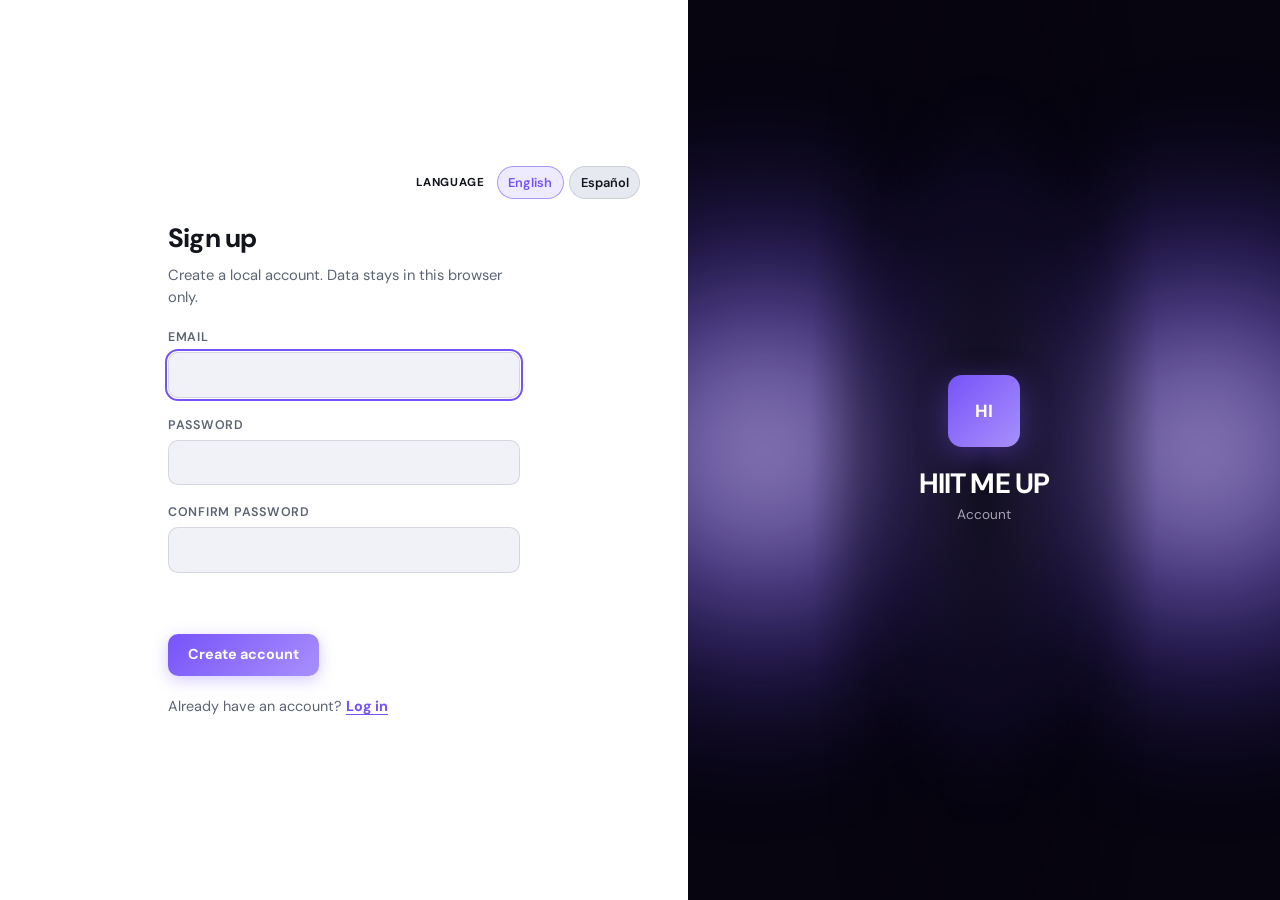
==== auth.html @ 6e546279 "HIIT workout board with saved sessions, muscle map and exercise illustrations - Workout dashboard: s" ====
<!DOCTYPE html>
<html lang="en">
  <head>
    <meta charset="UTF-8" />
    <meta name="viewport" content="width=device-width, initial-scale=1, viewport-fit=cover" />
    <title data-i18n="page_title_account">Account · HIIT</title>
    <link rel="preconnect" href="https://fonts.googleapis.com" />
    <link rel="preconnect" href="https://fonts.gstatic.com" crossorigin />
    <link
      href="https://fonts.googleapis.com/css2?family=DM+Sans:ital,opsz,wght@0,9..40,400;0,9..40,600;0,9..40,700;1,9..40,400&display=swap"
      rel="stylesheet"
    />
    <link rel="stylesheet" href="styles.css" />
    <script src="theme.js"></script>
    <script src="i18n.js"></script>
  </head>
  <body class="profile-page auth-page">
    <div class="auth-split">
      <main class="profile-main auth-main">
        <div class="auth-lang-bar" role="group" aria-labelledby="auth-lang-label">
          <span id="auth-lang-label" class="auth-lang-bar__label" data-i18n="menu_language">Language</span>
          <div class="auth-lang-bar__row">
            <button type="button" class="auth-lang-pill" data-hiit-set-lang="en">English</button>
            <button type="button" class="auth-lang-pill" data-hiit-set-lang="es">Español</button>
          </div>
        </div>
        <div class="auth-panels">
          <section id="auth-panel-login" class="auth-panel" aria-labelledby="auth-login-heading">
            <h1 id="auth-login-heading" class="auth-heading" data-i18n="auth_login_title">Log in</h1>
            <p class="profile-lead auth-lead" data-i18n="auth_login_lead">
              Use the email and password you signed up with on this device.
            </p>
            <form id="form-login" class="profile-form auth-form" novalidate>
              <div class="profile-field">
                <label for="login-email" data-i18n="auth_email">Email</label>
                <input id="login-email" name="email" type="email" autocomplete="username" required />
              </div>
              <div class="profile-field">
                <label for="login-password" data-i18n="auth_password">Password</label>
                <input id="login-password" name="password" type="password" autocomplete="current-password" required />
              </div>
              <p id="login-error" class="auth-error" role="alert" aria-live="polite"></p>
              <div class="profile-actions">
                <button type="submit" class="profile-save" data-i18n="auth_login_submit">Log in</button>
              </div>
            </form>
            <p class="auth-switch auth-forgot">
              <button type="button" class="auth-switch-btn" data-auth-show="forgot" data-i18n="auth_forgot_link">
                Forgot your password?
              </button>
            </p>
            <p class="auth-switch">
              <span data-i18n="auth_need_account">Need an account?</span>
              <button type="button" class="auth-switch-btn" data-auth-show="signup" data-i18n="auth_sign_up_btn">
                Sign up
              </button>
            </p>
          </section>

          <section id="auth-panel-signup" class="auth-panel" aria-labelledby="auth-signup-heading" hidden>
            <h1 id="auth-signup-heading" class="auth-heading" data-i18n="auth_signup_title">Sign up</h1>
            <p class="profile-lead auth-lead" data-i18n="auth_signup_lead">
              Create a local account. Data stays in this browser only.
            </p>
            <form id="form-signup" class="profile-form auth-form" novalidate>
              <div class="profile-field">
                <label for="signup-email" data-i18n="auth_email">Email</label>
                <input id="signup-email" name="email" type="email" autocomplete="email" required />
              </div>
              <div class="profile-field">
                <label for="signup-password" data-i18n="auth_password">Password</label>
                <input
                  id="signup-password"
                  name="password"
                  type="password"
                  autocomplete="new-password"
                  required
                  minlength="8"
                />
              </div>
              <div class="profile-field">
                <label for="signup-password-confirm" data-i18n="auth_confirm_password">Confirm password</label>
                <input
                  id="signup-password-confirm"
                  name="passwordConfirm"
                  type="password"
                  autocomplete="new-password"
                  required
                  minlength="8"
                />
              </div>
              <p id="signup-error" class="auth-error" role="alert" aria-live="polite"></p>
              <div class="profile-actions">
                <button type="submit" class="profile-save" data-i18n="auth_create_account">Create account</button>
              </div>
            </form>
            <p class="auth-switch">
              <span data-i18n="auth_have_account">Already have an account?</span>
              <button type="button" class="auth-switch-btn" data-auth-show="login" data-i18n="auth_login_btn">
                Log in
              </button>
            </p>
          </section>
          <section id="auth-panel-forgot" class="auth-panel" aria-labelledby="auth-forgot-heading" hidden>
            <h1 id="auth-forgot-heading" class="auth-heading" data-i18n="auth_forgot_title">Reset password</h1>
            <p class="profile-lead auth-lead" data-i18n="auth_forgot_lead">
              Accounts are stored only in this browser, so we can&rsquo;t send an email. Enter the email you signed up with
              and choose a new password.
            </p>
            <form id="form-forgot" class="profile-form auth-form" novalidate>
              <div class="profile-field">
                <label for="forgot-email" data-i18n="auth_email">Email</label>
                <input id="forgot-email" name="email" type="email" autocomplete="username" required />
              </div>
              <div class="profile-field">
                <label for="forgot-password" data-i18n="auth_new_password">New password</label>
                <input
                  id="forgot-password"
                  name="password"
                  type="password"
                  autocomplete="new-password"
                  required
                  minlength="8"
                />
              </div>
              <div class="profile-field">
                <label for="forgot-password-confirm" data-i18n="auth_confirm_password">Confirm password</label>
                <input
                  id="forgot-password-confirm"
                  name="passwordConfirm"
                  type="password"
                  autocomplete="new-password"
                  required
                  minlength="8"
                />
              </div>
              <p id="forgot-error" class="auth-error" role="alert" aria-live="polite"></p>
              <div class="profile-actions">
                <button type="submit" class="profile-save" data-i18n="auth_forgot_submit">Reset password</button>
              </div>
            </form>
            <p class="auth-switch">
              <button type="button" class="auth-switch-btn" data-auth-show="login" data-i18n="auth_back_to_login">
                Back to log in
              </button>
            </p>
          </section>
        </div>
      </main>
      <aside class="auth-aside">
        <div class="auth-aside__ambient" aria-hidden="true">
          <span class="auth-aside__bloom auth-aside__bloom--left"></span>
          <span class="auth-aside__bloom auth-aside__bloom--right"></span>
          <span class="auth-aside__bloom auth-aside__bloom--center"></span>
          <span class="auth-aside__bloom auth-aside__bloom--vignette"></span>
        </div>
        <div class="auth-aside__inner">
          <a class="brand brand--link auth-aside__brand" href="index.html">
            <div class="brand-mark" aria-hidden="true">HI</div>
            <div class="brand-text">
              <strong>HIIT ME UP</strong>
              <span data-i18n="brand_account">Account</span>
            </div>
          </a>
        </div>
      </aside>
    </div>

    <script src="user.js"></script>
    <script src="auth.js"></script>
  </body>
</html>
---- styles.css ----
:root {
  color-scheme: dark;
  --bg: #0c0e12;
  --bg-elevated: #141820;
  --surface: #1a1f2a;
  --border: rgba(255, 255, 255, 0.08);
  --text: #e8eaef;
  --muted: #8b93a5;
  --accent-rgb: 118, 83, 249;
  --accent: #7653f9;
  --accent-soft: #b8a3fc;
  --accent-deep: #4f2fd4;
  --accent-dim: rgba(var(--accent-rgb), 0.16);
  --green: #3ecf8e;
  --metric-card-inner-start: #1b2823;
  --metric-card-inner-end: #1a1f2a;
  --font: "DM Sans", system-ui, sans-serif;
  --radius: 16px;
  --shadow: 0 24px 48px rgba(0, 0, 0, 0.45);
  /* Match SECONDARY carousel / column alignment */
  --max-width: 75rem;
  --gap: 1rem;
  --snap-type: x mandatory;
  --heatmap-l0: rgba(255, 255, 255, 0.06);
  --heatmap-l1: rgba(62, 207, 142, 0.22);
  --heatmap-l2: rgba(62, 207, 142, 0.48);
  --heatmap-l3: rgba(62, 207, 142, 0.78);
  --heatmap-border: rgba(255, 255, 255, 0.06);
}

html[data-theme="light"] {
  color-scheme: light;
  --bg: #f0f2f7;
  --bg-elevated: #e6e9f0;
  --surface: #ffffff;
  --border: rgba(15, 23, 42, 0.12);
  --text: #12151c;
  --muted: #5c6473;
  --accent-rgb: 118, 83, 249;
  --accent: #7653f9;
  --accent-soft: #a890fc;
  --accent-deep: #5336d6;
  --accent-dim: rgba(var(--accent-rgb), 0.1);
  --green: #1a9f6a;
  --metric-card-inner-start: #dff6ea;
  --metric-card-inner-end: #ffffff;
  --shadow: 0 16px 40px rgba(15, 23, 42, 0.09);
  --heatmap-l0: rgba(15, 23, 42, 0.06);
  --heatmap-l1: rgba(26, 159, 106, 0.28);
  --heatmap-l2: rgba(26, 159, 106, 0.52);
  --heatmap-l3: rgba(26, 159, 106, 0.82);
  --heatmap-border: rgba(15, 23, 42, 0.08);
}

@keyframes metric-card-border-spin {
  from {
    transform: translate(-50%, -50%) rotate(0deg);
  }
  to {
    transform: translate(-50%, -50%) rotate(360deg);
  }
}

*,
*::before,
*::after {
  box-sizing: border-box;
}

html {
  scroll-behavior: smooth;
}

body {
  margin: 0;
  min-height: 100dvh;
  font-family: var(--font);
  background: var(--bg);
  color: var(--text);
  line-height: 1.5;
  -webkit-font-smoothing: antialiased;
}

a {
  color: inherit;
  text-decoration: none;
}

.app-header {
  position: sticky;
  top: 0;
  z-index: 20;
  padding: 1rem 0 0.75rem;
  background: linear-gradient(to bottom, var(--bg) 70%, transparent);
  backdrop-filter: blur(8px);
}

.app-header-inner {
  width: 100%;
  max-width: var(--max-width);
  margin: 0 auto;
  padding-inline: clamp(1rem, 4vw, 2rem);
  display: flex;
  align-items: center;
  justify-content: space-between;
  gap: 1rem;
  flex-wrap: wrap;
}

.app-header-search {
  flex: 1 1 auto;
  min-width: 0;
  max-width: min(22rem, 100%);
  order: 0;
}

.app-header-search__input {
  width: 100%;
  padding: 0.5rem 0.75rem;
  font-size: 0.875rem;
}

@media (max-width: 720px) {
  .app-header-search {
    order: 3;
    flex: 1 1 100%;
    max-width: none;
  }
}

.app-header-actions {
  display: flex;
  align-items: center;
  gap: 0.5rem;
  flex-shrink: 0;
}

.header-badges-link {
  display: inline-flex;
  align-items: center;
  justify-content: center;
  width: 2.5rem;
  height: 2.5rem;
  flex-shrink: 0;
  border-radius: 10px;
  border: 1px solid var(--border);
  background: var(--bg-elevated);
  color: var(--text);
  transition:
    background 0.15s ease,
    border-color 0.15s ease,
    color 0.15s ease,
    box-shadow 0.15s ease;
}

.header-badges-link:hover {
  border-color: rgba(var(--accent-rgb), 0.35);
  background: var(--bg-elevated);
  color: var(--text);
}

.header-badges-link:focus-visible {
  outline: 2px solid var(--accent);
  outline-offset: 2px;
}

.header-badges-link--current {
  pointer-events: none;
  background: var(--accent-dim);
  border-color: rgba(var(--accent-rgb), 0.35);
  color: var(--text);
}

.header-badges-link__icon {
  display: block;
  width: 1.3rem;
  height: 1.3rem;
}

.detail-header-actions .header-badges-link {
  width: 2.35rem;
  height: 2.35rem;
}

/* Badges page */
.badges-page .badges-main {
  width: 100%;
  max-width: 52rem;
  margin: 0 auto;
  padding: 0 clamp(1rem, 4vw, 2rem) 3rem;
  box-sizing: border-box;
}

.badges-page-title {
  margin: 0 0 0.5rem;
  font-size: clamp(1.5rem, 3.5vw, 1.85rem);
  font-weight: 800;
  letter-spacing: -0.03em;
}

.badges-page-lead {
  margin: 0 0 1rem;
  max-width: 40rem;
  color: var(--muted);
  font-size: 0.95rem;
  line-height: 1.5;
}

.badges-summary {
  margin: 0 0 1.5rem;
  font-size: 0.88rem;
  font-weight: 600;
  color: var(--text);
}

.badges-grid {
  list-style: none;
  margin: 0;
  padding: 0;
  display: grid;
  grid-template-columns: repeat(auto-fill, minmax(11.75rem, 1fr));
  gap: 1rem;
}

.badge-tile {
  display: flex;
  flex-direction: column;
  align-items: center;
  text-align: center;
  gap: 0.65rem;
  padding: 1.15rem 0.9rem 1rem;
  border-radius: 14px;
  border: 1px solid var(--border);
  background: var(--bg-elevated);
  transition:
    filter 0.25s ease,
    opacity 0.25s ease,
    border-color 0.25s ease,
    box-shadow 0.25s ease;
}

.badge-tile--locked {
  opacity: 0.48;
  filter: grayscale(1);
}

.badge-tile--unlocked {
  opacity: 1;
  filter: none;
  border-color: rgba(var(--accent-rgb), 0.45);
  background: linear-gradient(
    160deg,
    color-mix(in srgb, var(--accent) 12%, var(--bg-elevated)),
    var(--bg-elevated)
  );
  box-shadow:
    0 8px 28px rgba(var(--accent-rgb), 0.18),
    inset 0 1px 0 rgba(255, 255, 255, 0.06);
}

.badge-tile__icon-wrap {
  display: flex;
  align-items: center;
  justify-content: center;
  width: 3.25rem;
  height: 3.25rem;
}

.badge-tile__medal {
  display: block;
  width: 2.5rem;
  height: 2.5rem;
}

.badge-tile--locked .badge-tile__medal {
  color: var(--muted);
}

.badge-tile--unlocked .badge-tile__medal {
  color: var(--accent);
  filter: drop-shadow(0 2px 10px rgba(var(--accent-rgb), 0.45));
}

.badge-tile__body {
  min-width: 0;
}

.badge-tile__title {
  margin: 0 0 0.35rem;
  font-size: 0.92rem;
  font-weight: 700;
  letter-spacing: -0.02em;
  line-height: 1.25;
}

.badge-tile__desc {
  margin: 0 0 0.5rem;
  font-size: 0.78rem;
  color: var(--muted);
  line-height: 1.45;
}

.badge-tile--unlocked .badge-tile__desc {
  color: color-mix(in srgb, var(--muted) 85%, var(--text));
}

.badge-tile__status {
  margin: 0;
  font-size: 0.68rem;
  font-weight: 700;
  text-transform: uppercase;
  letter-spacing: 0.06em;
}

.badge-tile--locked .badge-tile__status {
  color: var(--muted);
}

.badge-tile--unlocked .badge-tile__status {
  color: var(--green);
}

@media (prefers-reduced-motion: reduce) {
  .badge-tile {
    transition: none;
  }
}

/* Dashboard promo banner (below header, above main) */
.promo-banner-outer {
  padding-top: 0.65rem;
  padding-bottom: 0.25rem;
  margin-bottom: 1.25rem;
}

.promo-banner-outer[hidden] {
  display: none;
}

.promo-banner {
  display: flex;
  align-items: center;
  justify-content: space-between;
  gap: 1rem 1.25rem;
  flex-wrap: wrap;
  padding: 0.85rem 1.15rem;
  border-radius: 12px;
  background: linear-gradient(100deg, #6fe0b3 0%, #b8f0d2 42%, #ffe566 100%);
  border: 1px solid rgba(26, 159, 106, 0.55);
  box-shadow:
    0 4px 24px rgba(62, 207, 142, 0.28),
    0 2px 12px rgba(255, 190, 70, 0.22),
    inset 0 1px 0 rgba(255, 255, 255, 0.35);
}

html[data-theme="dark"] .promo-banner {
  background: linear-gradient(
    100deg,
    rgba(62, 207, 142, 0.5) 0%,
    rgba(45, 120, 95, 0.45) 38%,
    rgba(220, 165, 55, 0.35) 100%
  );
  border-color: rgba(62, 207, 142, 0.45);
  box-shadow:
    0 4px 28px rgba(62, 207, 142, 0.2),
    0 0 40px rgba(255, 200, 90, 0.08),
    inset 0 1px 0 rgba(255, 255, 255, 0.08);
}

.promo-banner__text {
  margin: 0;
  flex: 1;
  min-width: min(100%, 14rem);
  font-size: 0.93rem;
  font-weight: 700;
  color: #0d1f16;
  line-height: 1.45;
  text-shadow: 0 1px 0 rgba(255, 255, 255, 0.35);
}

html[data-theme="dark"] .promo-banner__text {
  color: #f4fcf8;
  text-shadow: 0 1px 2px rgba(0, 0, 0, 0.35);
}

.promo-banner__actions {
  display: flex;
  align-items: center;
  gap: 0.6rem;
  flex-shrink: 0;
}

.promo-banner__cta {
  display: inline-flex;
  align-items: center;
  justify-content: center;
  padding: 0.5rem 1.15rem;
  border-radius: 8px;
  background: #fff;
  color: #0a4d2e;
  font-size: 0.88rem;
  font-weight: 700;
  text-decoration: none;
  border: 2px solid rgba(26, 159, 106, 0.55);
  box-shadow:
    0 2px 8px rgba(0, 0, 0, 0.1),
    0 0 0 1px rgba(255, 255, 255, 0.6) inset;
  transition: filter 0.15s ease, box-shadow 0.15s ease, transform 0.15s ease;
}

html[data-theme="dark"] .promo-banner__cta {
  background: linear-gradient(180deg, #f8fffc 0%, #e8faf2 100%);
  color: #063522;
  border-color: rgba(62, 207, 142, 0.65);
  box-shadow:
    0 2px 14px rgba(62, 207, 142, 0.25),
    inset 0 1px 0 rgba(255, 255, 255, 0.85);
}

.promo-banner__cta:hover {
  filter: brightness(1.02);
  transform: translateY(-1px);
}

.promo-banner__cta:focus-visible {
  outline: 2px solid var(--accent);
  outline-offset: 2px;
}

.promo-banner__close {
  display: inline-flex;
  align-items: center;
  justify-content: center;
  width: 2.35rem;
  height: 2.35rem;
  padding: 0;
  border: none;
  border-radius: 8px;
  background: rgba(255, 255, 255, 0.45);
  color: #0d1f16;
  cursor: pointer;
  transition: background 0.15s ease, color 0.15s ease;
}

html[data-theme="dark"] .promo-banner__close {
  color: #f4fcf8;
  background: rgba(0, 0, 0, 0.25);
}

.promo-banner__close:hover {
  background: rgba(255, 255, 255, 0.75);
  color: #063522;
}

html[data-theme="dark"] .promo-banner__close:hover {
  background: rgba(255, 255, 255, 0.14);
  color: #fff;
}

.promo-banner__close:focus-visible {
  outline: 2px solid var(--accent);
  outline-offset: 2px;
}

.promo-banner__close-icon {
  display: block;
}

@media (prefers-reduced-motion: reduce) {
  .promo-banner__cta {
    transition: none;
  }

  .promo-banner__cta:hover {
    transform: none;
  }

  .promo-banner__close {
    transition: none;
  }
}

.shell {
  width: 100%;
  max-width: var(--max-width);
  margin-inline: auto;
  padding-inline: clamp(1rem, 4vw, 2rem);
}

.brand {
  display: flex;
  align-items: center;
  gap: 0.65rem;
}

a.brand--link {
  color: inherit;
  text-decoration: none;
  min-width: 0;
}

a.brand--link:hover .brand-text strong {
  color: var(--accent);
}

.brand-mark {
  width: 36px;
  height: 36px;
  border-radius: 10px;
  background: linear-gradient(135deg, var(--accent), var(--accent-soft));
  display: grid;
  place-items: center;
  font-weight: 800;
  font-size: 0.75rem;
  letter-spacing: -0.02em;
  color: #fff;
  box-shadow: 0 4px 16px rgba(var(--accent-rgb), 0.35);
}

.brand-text {
  display: flex;
  flex-direction: column;
  gap: 0;
}

.brand-text strong {
  font-size: 1.05rem;
  letter-spacing: -0.03em;
}

.brand-text span {
  font-size: 0.75rem;
  color: var(--muted);
}

.theme-toggle {
  display: inline-flex;
  align-items: center;
  justify-content: center;
  width: 40px;
  height: 40px;
  padding: 0;
  margin: 0;
  flex-shrink: 0;
  border-radius: 10px;
  border: 1px solid var(--border);
  background: var(--bg-elevated);
  color: var(--text);
  cursor: pointer;
  transition: background 0.2s ease, border-color 0.2s ease, color 0.2s ease;
}

.theme-toggle:hover {
  border-color: rgba(var(--accent-rgb), 0.35);
  color: var(--text);
}

html[data-theme="light"] .theme-toggle:hover {
  border-color: rgba(var(--accent-rgb), 0.35);
}

.theme-toggle:focus-visible {
  outline: 2px solid var(--accent);
  outline-offset: 2px;
}

.theme-toggle__icon {
  width: 20px;
  height: 20px;
  flex-shrink: 0;
}

html[data-theme="dark"] .theme-toggle__icon--moon {
  display: none;
}

html[data-theme="dark"] .theme-toggle__icon--sun {
  display: block;
}

html[data-theme="light"] .theme-toggle__icon--moon {
  display: block;
}

html[data-theme="light"] .theme-toggle__icon--sun {
  display: none;
}

.user-menu {
  position: relative;
  flex-shrink: 0;
}

.user-menu__trigger {
  display: inline-flex;
  align-items: center;
  justify-content: center;
  width: 40px;
  height: 40px;
  padding: 0;
  margin: 0;
  border-radius: 999px;
  border: 1px solid var(--border);
  background: var(--bg-elevated);
  color: var(--text);
  cursor: pointer;
  transition: background 0.2s ease, border-color 0.2s ease;
  position: relative;
  overflow: hidden;
}

.user-menu__trigger:hover {
  border-color: rgba(var(--accent-rgb), 0.35);
}

html[data-theme="light"] .user-menu__trigger:hover {
  border-color: rgba(var(--accent-rgb), 0.35);
}

.user-menu__trigger:focus-visible {
  outline: 2px solid var(--accent);
  outline-offset: 2px;
}

.user-menu__trigger[aria-expanded="true"] {
  border-color: rgba(62, 207, 142, 0.45);
}

html[data-theme="light"] .user-menu__trigger[aria-expanded="true"] {
  border-color: rgba(26, 159, 106, 0.45);
}

.user-menu__avatar {
  position: absolute;
  inset: 0;
  display: grid;
  place-items: center;
  font-size: 0.72rem;
  font-weight: 700;
  letter-spacing: -0.02em;
  color: #fff;
  background: var(--green);
}

.user-menu__avatar--initials {
  font-size: 0.7rem;
}

.user-menu__icon {
  flex-shrink: 0;
}

.user-menu__dropdown {
  position: absolute;
  top: calc(100% + 6px);
  right: 0;
  min-width: 11rem;
  padding: 0.35rem;
  border-radius: 12px;
  border: 1px solid var(--border);
  background: var(--surface);
  box-shadow: var(--shadow);
  z-index: 40;
}

.user-menu__lang {
  padding: 0.4rem 0.5rem 0.55rem;
  margin-bottom: 0.2rem;
  border-bottom: 1px solid var(--border);
}

.user-menu__lang-heading {
  display: block;
  font-size: 0.65rem;
  font-weight: 700;
  letter-spacing: 0.08em;
  text-transform: uppercase;
  color: var(--text-muted);
  margin-bottom: 0.45rem;
}

.user-menu__lang-row {
  display: flex;
  gap: 0.35rem;
}

.user-menu__lang-pill {
  flex: 1;
  padding: 0.4rem 0.5rem;
  border-radius: 8px;
  border: 1px solid var(--border);
  background: var(--bg-elevated);
  color: var(--text);
  font: inherit;
  font-size: 0.78rem;
  font-weight: 600;
  cursor: pointer;
  transition: background 0.15s ease, border-color 0.15s ease, color 0.15s ease;
}

.user-menu__lang-pill:hover {
  border-color: rgba(var(--accent-rgb), 0.35);
}

.user-menu__lang-pill--active {
  border-color: rgba(var(--accent-rgb), 0.55);
  background: rgba(var(--accent-rgb), 0.12);
  color: var(--accent);
}

.user-menu__item {
  display: flex;
  width: 100%;
  align-items: center;
  padding: 0.55rem 0.75rem;
  border: none;
  border-radius: 8px;
  background: transparent;
  color: var(--text);
  font: inherit;
  font-size: 0.88rem;
  font-weight: 500;
  text-align: left;
  text-decoration: none;
  cursor: pointer;
  transition: background 0.15s ease;
}

a.user-menu__item:hover,
button.user-menu__item:hover:not(:disabled) {
  background: var(--bg-elevated);
}

.user-menu__item--danger {
  color: var(--accent);
}

.user-menu__item:disabled {
  opacity: 0.45;
  cursor: not-allowed;
}

main {
  padding-bottom: 3rem;
}

.page-heading {
  position: absolute;
  width: 1px;
  height: 1px;
  padding: 0;
  margin: -1px;
  overflow: hidden;
  clip: rect(0, 0, 0, 0);
  white-space: nowrap;
  border: 0;
}

.dashboard-search__input {
  width: 100%;
  padding: 0.65rem 0.85rem;
  border-radius: 10px;
  border: 1px solid var(--border);
  background: var(--bg-elevated);
  color: var(--text);
  font: inherit;
  font-size: 0.95rem;
}

.dashboard-search__input:focus {
  outline: 2px solid var(--accent);
  outline-offset: 1px;
}

.dashboard-search__input::placeholder {
  color: var(--muted);
  opacity: 0.85;
}

.heatmap-section {
  margin-bottom: clamp(1.5rem, 3vw, 2.25rem);
}

.heatmap-shell {
  padding-top: 0.25rem;
}

.completion-heatmap-card {
  padding: 1.15rem 1.2rem 1.25rem;
  border-radius: var(--radius);
  background: var(--surface);
  border: 1px solid var(--border);
  box-shadow: var(--shadow);
}

.completion-heatmap-header {
  display: flex;
  flex-direction: column;
  gap: 1rem;
  margin-bottom: 1rem;
}

@media (min-width: 640px) {
  .completion-heatmap-header {
    flex-direction: row;
    align-items: flex-start;
    justify-content: space-between;
    gap: 1.25rem;
  }
}

.completion-heatmap-title {
  margin: 0;
  font-size: clamp(1.1rem, 2.5vw, 1.35rem);
  font-weight: 700;
  letter-spacing: -0.02em;
}

.completion-heatmap-sub {
  margin: 0.35rem 0 0;
  font-size: 0.82rem;
  color: var(--muted);
  line-height: 1.45;
  max-width: 36rem;
}

.completion-heatmap-nav-wrap {
  display: flex;
  flex-wrap: wrap;
  align-items: center;
  gap: 0.5rem;
  justify-content: flex-end;
}

.completion-heatmap-nav {
  display: flex;
  align-items: center;
  gap: 0.35rem;
  flex-shrink: 0;
  padding: 0.2rem;
  border-radius: 999px;
  background: var(--bg-elevated);
  border: 1px solid var(--border);
}

.completion-heatmap-today-btn {
  padding: 0.5rem 0.95rem;
  border-radius: 999px;
  border: 1px solid var(--border);
  background: var(--surface);
  color: var(--text);
  font: inherit;
  font-size: 0.8rem;
  font-weight: 600;
  cursor: pointer;
  transition: background 0.15s ease, border-color 0.15s ease, box-shadow 0.15s ease;
}

.completion-heatmap-today-btn:hover {
  border-color: rgba(var(--accent-rgb), 0.4);
  box-shadow: 0 0 0 1px rgba(var(--accent-rgb), 0.12);
}

html[data-theme="light"] .completion-heatmap-today-btn:hover {
  border-color: rgba(var(--accent-rgb), 0.35);
}

.completion-heatmap-today-btn:focus-visible {
  outline: 2px solid var(--accent);
  outline-offset: 2px;
}

.completion-heatmap-nav__btn {
  width: 2.25rem;
  height: 2.25rem;
  padding: 0;
  border: none;
  border-radius: 999px;
  background: transparent;
  color: var(--text);
  font-size: 1.25rem;
  line-height: 1;
  cursor: pointer;
  transition: background 0.15s ease;
}

.completion-heatmap-nav__btn:hover {
  background: var(--surface);
}

.completion-heatmap-nav__btn:focus-visible {
  outline: 2px solid var(--accent);
  outline-offset: 2px;
}

.completion-heatmap-nav__label {
  min-width: 8.5rem;
  text-align: center;
  font-size: 0.88rem;
  font-weight: 600;
  color: var(--text);
}

.completion-heatmap-legend {
  display: flex;
  align-items: center;
  flex-wrap: wrap;
  justify-content: flex-end;
  gap: 0.5rem;
  margin-top: 0.75rem;
  font-size: 0.72rem;
  color: var(--muted);
}

.completion-heatmap-legend__squares {
  display: flex;
  align-items: center;
  gap: 4px;
}

.completion-heatmap-legend__squares .completion-heatmap-cell {
  width: 14px;
  height: 14px;
}

.completion-heatmap-scroll {
  width: 100%;
  overflow-x: auto;
  overflow-y: visible;
  margin: 0;
  padding: 0.15rem 0;
  -webkit-overflow-scrolling: touch;
}

.completion-heatmap-scroll:focus-visible {
  outline: 2px solid var(--accent);
  outline-offset: 2px;
}

.completion-heatmap-grid {
  display: grid;
  gap: 4px;
  width: 100%;
  min-width: 0;
}

.completion-heatmap-corner {
  min-height: 1.25rem;
}

.completion-heatmap-dayhead {
  font-size: 0.65rem;
  font-weight: 600;
  color: var(--muted);
  text-align: center;
  line-height: 1.2;
  padding: 0.15rem 0;
}

.completion-heatmap-dayhead--today {
  color: var(--accent);
  font-weight: 800;
  text-shadow: 0 0 10px rgba(var(--accent-rgb), 0.5);
}

html[data-theme="light"] .completion-heatmap-dayhead--today {
  text-shadow: 0 0 10px rgba(var(--accent-rgb), 0.35);
}

.completion-heatmap-rowlabel {
  font-size: 0.68rem;
  font-weight: 600;
  color: var(--muted);
  display: flex;
  align-items: center;
  padding-right: 0.25rem;
  white-space: nowrap;
}

.completion-heatmap-cell {
  aspect-ratio: 1;
  min-width: 0;
  min-height: 10px;
  border-radius: 5px;
  border: 1px solid var(--heatmap-border);
  box-sizing: border-box;
}

.completion-heatmap-cell--today {
  position: relative;
  z-index: 1;
  box-shadow:
    0 0 0 2px var(--accent),
    0 0 14px rgba(var(--accent-rgb), 0.42);
}

html[data-theme="light"] .completion-heatmap-cell--today {
  box-shadow:
    0 0 0 2px var(--accent),
    0 0 14px rgba(var(--accent-rgb), 0.32);
}

@media (prefers-reduced-motion: reduce) {
  .completion-heatmap-today-btn {
    transition: none;
  }
}

.completion-heatmap-cell--0 {
  background: var(--heatmap-l0);
}

.completion-heatmap-cell--1 {
  background: var(--heatmap-l1);
}

.completion-heatmap-cell--2 {
  background: var(--heatmap-l2);
}

.completion-heatmap-cell--3 {
  background: var(--heatmap-l3);
}

/* Floating hover tooltip for heatmap data cells (charcoal card, two-line copy) */
.heatmap-tooltip {
  position: fixed;
  left: 0;
  top: 0;
  z-index: 10050;
  max-width: min(20rem, calc(100vw - 1.5rem));
  padding: 0.875rem 1rem;
  border-radius: 8px;
  background: #333;
  color: #fff;
  font-family: var(--font);
  pointer-events: none;
  box-shadow: 0 8px 28px rgba(0, 0, 0, 0.5);
  opacity: 0;
  visibility: hidden;
  transition: opacity 0.12s ease, visibility 0.12s ease;
}

.heatmap-tooltip--visible {
  opacity: 1;
  visibility: visible;
}

.heatmap-tooltip__primary {
  font-size: 1.12rem;
  font-weight: 700;
  line-height: 1.25;
  letter-spacing: -0.02em;
}

.heatmap-tooltip__secondary {
  margin-top: 0.35rem;
  font-size: 0.8rem;
  font-weight: 400;
  line-height: 1.45;
  color: rgba(255, 255, 255, 0.88);
}

@media (prefers-reduced-motion: reduce) {
  .heatmap-tooltip {
    transition: none;
  }
}

.home-section {
  margin-bottom: clamp(1.75rem, 4vw, 2.75rem);
}

/* Metrics block: framed panel inside .shell so edges align with other sections */
.metrics-panel-surface {
  box-sizing: border-box;
  padding: 1rem;
  border: 1px solid var(--border);
  border-radius: var(--radius);
  background: var(--bg-elevated);
}

.shell .section-title {
  padding: 0.5rem 0 1rem;
  margin: 0;
}

.shell .metrics-panel-header .section-title {
  padding: 0;
  margin: 0;
}

.metrics-panel-header {
  display: flex;
  align-items: flex-start;
  justify-content: space-between;
  gap: 0.75rem 1rem;
  padding: 0.5rem 0 1rem;
}

.metrics-panel-header__title {
  flex: 1;
  min-width: 0;
}

.metrics-panel-chevron-btn {
  flex-shrink: 0;
  display: inline-flex;
  align-items: center;
  justify-content: center;
  width: 2.5rem;
  height: 2.5rem;
  margin-top: 0.2rem;
  padding: 0;
  border: 1px solid var(--border);
  border-radius: 10px;
  background: var(--bg-elevated);
  color: var(--text);
  cursor: pointer;
  transition: background 0.15s ease, border-color 0.15s ease;
}

.metrics-panel-chevron-btn:hover {
  border-color: rgba(var(--accent-rgb), 0.35);
}

html[data-theme="light"] .metrics-panel-chevron-btn:hover {
  border-color: rgba(var(--accent-rgb), 0.35);
}

.metrics-panel-chevron-btn:focus-visible {
  outline: 2px solid var(--accent);
  outline-offset: 2px;
}

.metrics-panel-chevron {
  display: block;
  transition: transform 0.2s ease;
}

.metrics-panel-section[data-metrics-expanded="false"] .metrics-panel-chevron {
  transform: rotate(-90deg);
}

@media (prefers-reduced-motion: reduce) {
  .metrics-panel-chevron {
    transition: none;
  }
}

.metrics-panel-content[hidden] {
  display: none;
}

.shell .metrics-panel-header {
  padding-left: 0;
  padding-right: 0;
}

.section-title h1,
.section-title h2 {
  margin: 0;
  font-size: clamp(1.35rem, 3vw, 1.75rem);
  font-weight: 700;
  letter-spacing: -0.03em;
}

.metrics-shell {
  padding-bottom: 0.25rem;
}

.metrics-grid {
  display: grid;
  grid-template-columns: repeat(2, minmax(0, 1fr));
  gap: 1rem;
  padding-bottom: 0.5rem;
}

@media (max-width: 520px) {
  .metrics-grid {
    grid-template-columns: 1fr;
  }
}

.metric-card {
  background: var(--surface);
  border: 1px solid var(--border);
  border-radius: var(--radius);
  padding: 1.2rem 1.35rem;
  box-shadow: var(--shadow);
}

.metric-card:not(.metric-card--pending) {
  position: relative;
  isolation: isolate;
  border: none;
  background: transparent;
  overflow: hidden;
}

.metric-card:not(.metric-card--pending)::before {
  content: "";
  position: absolute;
  left: 50%;
  top: 50%;
  width: 180%;
  aspect-ratio: 1;
  transform: translate(-50%, -50%);
  background: conic-gradient(
    from 0deg,
    #3ecf8e,
    #9af0c8,
    var(--accent),
    #c9b8ff,
    #7ee8b5,
    #3ecf8e
  );
  animation: metric-card-border-spin 3.2s linear infinite;
  z-index: 0;
  pointer-events: none;
}

.metric-card:not(.metric-card--pending)::after {
  content: "";
  position: absolute;
  inset: 2px;
  border-radius: calc(var(--radius) - 2px);
  background: linear-gradient(165deg, var(--metric-card-inner-start), var(--metric-card-inner-end));
  z-index: 0;
  pointer-events: none;
}

.metric-card:not(.metric-card--pending) > * {
  position: relative;
  z-index: 1;
}

@media (prefers-reduced-motion: reduce) {
  .metric-card:not(.metric-card--pending)::before {
    animation: none;
  }
}

.metric-card--pending {
  border-color: rgba(var(--accent-rgb), 0.22);
}

.metric-card__label {
  margin: 0 0 0.5rem;
  font-size: 0.78rem;
  font-weight: 600;
  color: var(--muted);
  text-transform: uppercase;
  letter-spacing: 0.07em;
}

.metric-card__value {
  margin: 0;
  font-size: clamp(2rem, 5vw, 2.65rem);
  font-weight: 800;
  letter-spacing: -0.03em;
  font-variant-numeric: tabular-nums;
  line-height: 1.1;
  color: var(--text);
}

.metrics-grid .metric-card:first-child .metric-card__value {
  color: var(--green);
}

.section-empty {
  margin: 0 0 0.75rem;
  padding: 0;
  font-size: 0.9rem;
  color: var(--muted);
}

.card-skeleton {
  display: flex;
  flex-direction: column;
  gap: 0.7rem;
  min-height: 220px;
  padding: 1.15rem 1.2rem 1.25rem;
  box-sizing: border-box;
  background: var(--surface);
  border: 1px dashed var(--border);
  border-radius: var(--radius);
  pointer-events: none;
}

.card-skeleton__bar {
  display: block;
  height: 0.7rem;
  border-radius: 6px;
  background: var(--heatmap-l0);
}

.card-skeleton__bar--id {
  width: 2rem;
  height: 0.6rem;
}

.card-skeleton__bar--title {
  width: 55%;
  height: 1.05rem;
}

.card-skeleton__bar--sub {
  width: 30%;
}

.card-skeleton__bar--line {
  width: 85%;
}

.card-skeleton__bar--short {
  width: 60%;
}

.card-skeleton__bar--footer {
  width: 40%;
  margin-top: auto;
}

.section-title p {
  margin: 0.35rem 0 0;
  color: var(--muted);
  font-size: 0.9rem;
}

/* Full-bleed carousel — same pattern as SECONDARY (aligned padding, no hard edge clip) */
.carousel-breakout {
  width: 100vw;
  max-width: none;
  margin-left: calc(50% - 50vw);
  margin-right: calc(50% - 50vw);
  position: relative;
}

.carousel-shell {
  padding-block: 0;
}

.carousel {
  --carousel-gap: var(--gap);
  --pad: calc((100vw - min(100vw, var(--max-width))) / 2 + clamp(1rem, 4vw, 2rem));
  display: flex;
  flex-direction: row;
  justify-content: flex-start;
  align-items: stretch;
  gap: var(--carousel-gap);
  overflow-x: auto;
  overflow-y: hidden;
  scroll-behavior: smooth;
  scroll-snap-type: var(--snap-type);
  scroll-padding-inline: var(--pad);
  padding-inline: var(--pad);
  padding-block: 0.5rem 1.25rem;
  margin-inline: 0;
  width: 100%;
  max-width: 100vw;
  overscroll-behavior-x: contain;
  scrollbar-width: none;
  -webkit-overflow-scrolling: touch;
}

.carousel::-webkit-scrollbar {
  display: none;
}

.carousel--hiit > * {
  flex: 0 0 min(300px, calc(100vw - var(--pad) * 2 - 2rem));
  scroll-snap-align: start;
  min-width: 0;
}

@media (max-width: 768px) {
  .carousel--hiit > * {
    flex-basis: min(300px, calc(100vw - var(--pad) * 2 - 1rem));
  }
}

a.card {
  position: relative;
  background: var(--surface);
  border: 1px solid var(--border);
  border-radius: var(--radius);
  padding: 1.15rem 1.2rem 1.25rem;
  box-shadow: var(--shadow);
  display: flex;
  flex-direction: column;
  min-height: 220px;
  transition: transform 0.2s ease, border-color 0.2s ease, background 0.2s ease;
  text-decoration: none;
  color: inherit;
  cursor: pointer;
  -webkit-user-drag: none;
  user-select: none;
}

.card-done-badge {
  position: absolute;
  top: 0.65rem;
  right: 0.65rem;
  z-index: 1;
  font-size: 0.62rem;
  font-weight: 700;
  text-transform: uppercase;
  letter-spacing: 0.07em;
  color: var(--green);
  background: rgba(62, 207, 142, 0.12);
  border: 1px solid rgba(62, 207, 142, 0.4);
  padding: 0.28rem 0.5rem;
  border-radius: 6px;
  pointer-events: none;
}

a.card.card--majority-done {
  border-color: rgba(62, 207, 142, 0.45);
  background: linear-gradient(
    165deg,
    rgba(62, 207, 142, 0.1) 0%,
    var(--surface) 42%
  );
}

a.card.card--majority-done:hover {
  border-color: rgba(62, 207, 142, 0.55);
}

a.card.card--fully-complete {
  border-color: rgba(62, 207, 142, 0.58);
  background: linear-gradient(
    165deg,
    rgba(62, 207, 142, 0.16) 0%,
    var(--surface) 48%
  );
}

a.card.card--fully-complete:hover {
  border-color: rgba(62, 207, 142, 0.65);
}

.card-done-badge--complete {
  background: rgba(62, 207, 142, 0.22);
  border-color: rgba(62, 207, 142, 0.55);
}

a.card:hover {
  border-color: rgba(var(--accent-rgb), 0.35);
  transform: translateY(-2px);
}

a.card:focus-visible {
  outline: 2px solid var(--accent);
  outline-offset: 3px;
}

a.card .card-id {
  font-family: ui-monospace, monospace;
  font-size: 0.65rem;
  color: var(--green);
  letter-spacing: 0.02em;
  margin-bottom: 0.5rem;
}

a.card .card-title {
  margin: 0;
  font-size: 1.05rem;
  font-weight: 700;
  letter-spacing: -0.02em;
  line-height: 1.25;
}

a.card .subtitle {
  margin: 0.25rem 0 0.85rem;
  font-size: 0.8rem;
  color: var(--muted);
}

a.card .card-preview {
  list-style: none;
  margin: 0;
  padding: 0;
  flex: 1;
}

a.card .card-preview li {
  position: relative;
  padding-left: 0.85rem;
  font-size: 0.82rem;
  color: var(--text);
  opacity: 0.92;
  margin-bottom: 0.35rem;
}

a.card .card-preview li::before {
  content: "";
  position: absolute;
  left: 0;
  top: 0.55em;
  width: 4px;
  height: 4px;
  border-radius: 50%;
  background: var(--accent);
}

a.card .card-footer {
  margin-top: 1rem;
  padding-top: 0.85rem;
  border-top: 1px solid var(--border);
  display: flex;
  align-items: center;
  justify-content: space-between;
  gap: 0.5rem;
}

a.card .card-link {
  font-size: 0.8rem;
  font-weight: 600;
  color: var(--accent);
  display: inline-flex;
  align-items: center;
  gap: 0.35rem;
}

a.card .card-link span {
  transition: transform 0.2s ease;
}

a.card:hover .card-link span {
  transform: translateX(3px);
}

/* Detail page */
.detail-page {
  min-height: 100dvh;
  display: flex;
  flex-direction: column;
}

.detail-back {
  padding: 1rem clamp(1rem, 4vw, 2rem) 0;
  max-width: var(--max-width);
  margin: 0 auto;
  width: 100%;
}

.detail-back-inner {
  display: flex;
  align-items: center;
  justify-content: space-between;
  gap: 1rem;
}

.detail-header-actions {
  display: flex;
  align-items: center;
  gap: 0.5rem;
  flex-shrink: 0;
}

.back-link {
  display: inline-flex;
  align-items: center;
  gap: 0.4rem;
  font-size: 0.85rem;
  color: var(--muted);
  transition: color 0.2s ease;
}

.back-link:hover {
  color: var(--text);
}

.detail-article {
  flex: 1;
  max-width: var(--max-width);
  margin: 0 auto;
  padding: 1.25rem clamp(1rem, 4vw, 2rem) 3rem;
  width: 100%;
}

.detail-id {
  font-family: ui-monospace, monospace;
  font-size: 0.7rem;
  color: var(--green);
  margin-bottom: 0.3rem;
}

.detail-article h1 {
  margin: 0;
  font-size: clamp(1.5rem, 4vw, 2rem);
  font-weight: 800;
  letter-spacing: -0.03em;
  line-height: 1.15;
}

.detail-title-row {
  display: flex;
  align-items: flex-start;
  justify-content: space-between;
  gap: 1rem;
  margin-bottom: 0.55rem;
}

.detail-title-row__headline {
  flex: 1;
  min-width: 0;
}

.detail-title-row__headline .detail-subtitle {
  margin: 0.12rem 0 0;
  color: var(--muted);
  font-size: 0.95rem;
  line-height: 1.35;
}

.detail-share-qr {
  flex-shrink: 0;
  margin: 0;
  padding: 0;
  border: none;
  background: transparent;
}

.detail-share-qr__canvas-wrap {
  display: flex;
  justify-content: center;
  align-items: center;
  padding: 3px;
  background: #fff;
  border-radius: 6px;
  border: 1px solid rgba(0, 0, 0, 0.1);
  box-sizing: border-box;
  line-height: 0;
}

.detail-share-qr__canvas {
  display: block;
  width: 96px;
  height: 96px;
  image-rendering: pixelated;
  image-rendering: crisp-edges;
}

.detail-share-qr__link {
  display: block;
  max-width: 12rem;
  margin-top: 0.35rem;
  font-size: 0.65rem;
  line-height: 1.3;
  word-break: break-all;
  color: var(--accent);
}

.exercise-list {
  list-style: none;
  margin: 0;
  padding: 0;
}

.exercise-list-hint {
  margin: 0 0 0.65rem;
  font-size: 0.88rem;
  color: var(--muted);
  line-height: 1.45;
}

.detail-title-row__headline .exercise-list-hint {
  margin: 0.08rem 0 0;
  max-width: 42rem;
}

.exercises-section-title {
  margin: 0 0 0.5rem;
  font-size: 0.8rem;
  font-weight: 700;
  text-transform: uppercase;
  letter-spacing: 0.08em;
  color: var(--muted);
}

.detail-article .exercises-section-title {
  margin-top: clamp(1.25rem, 4vw, 2.5rem);
}

.workout-blocks {
  display: flex;
  flex-direction: column;
  gap: 0;
}

.workout-block-title {
  margin: 1.25rem 0 0.5rem;
  font-size: 0.85rem;
  font-weight: 700;
  letter-spacing: 0.02em;
  color: var(--text);
}

.workout-block-title:first-child {
  margin-top: 0;
}

.exercise-summary {
  margin: 0 0 0.75rem;
  font-size: 0.88rem;
  color: var(--text);
}

.exercise-item {
  padding: 0;
  margin-bottom: 0.5rem;
  background: var(--bg-elevated);
  border: 1px solid var(--border);
  border-radius: 12px;
  font-size: 0.95rem;
  transition: background 0.2s ease, border-color 0.2s ease;
}

.exercise-item:has(.exercise-input:checked) {
  background: color-mix(in srgb, var(--green) 24%, var(--bg-elevated));
  border-color: color-mix(in srgb, var(--green) 50%, var(--border));
}

.exercise-row {
  display: flex;
  align-items: center;
  gap: 0.75rem;
  padding: 0.85rem 1rem;
  min-height: 100%;
  box-sizing: border-box;
}

.exercise-label {
  display: flex;
  align-items: flex-start;
  gap: 0.75rem;
  padding: 0;
  margin: 0;
  cursor: pointer;
  flex: 1;
  min-width: 0;
}

.exercise-item:focus-within {
  outline: 2px solid var(--accent);
  outline-offset: 2px;
}

.exercise-input {
  flex-shrink: 0;
  width: 1.25rem;
  height: 1.25rem;
  margin: 0.15rem 0 0;
  accent-color: var(--green);
  cursor: pointer;
}

.exercise-name {
  flex: 1;
  min-width: 0;
  line-height: 1.45;
  color: var(--text);
}

.exercise-info-btn {
  flex-shrink: 0;
  display: flex;
  align-items: center;
  justify-content: center;
  width: 2.5rem;
  height: 2.5rem;
  margin: 0;
  padding: 0;
  border: none;
  border-radius: 0;
  background: transparent;
  color: var(--muted);
  cursor: pointer;
  transition: color 0.15s ease;
}

.exercise-info-btn:hover {
  color: var(--accent);
}

.exercise-info-btn:focus-visible {
  outline: none;
}

.exercise-info-btn__icon {
  display: block;
}

html.exercise-modal-open {
  overflow: hidden;
}

.exercise-modal {
  position: fixed;
  inset: 0;
  z-index: 2000;
  display: flex;
  align-items: center;
  justify-content: center;
  padding: 1rem;
  box-sizing: border-box;
}

.exercise-modal[hidden] {
  display: none !important;
}

.exercise-modal__backdrop {
  position: absolute;
  inset: 0;
  background: rgba(0, 0, 0, 0.55);
}

.exercise-modal__panel {
  position: relative;
  z-index: 1;
  width: min(100%, 440px);
  max-height: min(92vh, 640px);
  overflow: auto;
  padding: 1.25rem 1.25rem 1.5rem;
  border-radius: var(--radius);
  background: var(--surface);
  border: 1px solid var(--border);
  box-shadow: var(--shadow);
}

.exercise-modal__close {
  position: absolute;
  top: 0.65rem;
  right: 0.65rem;
  display: flex;
  align-items: center;
  justify-content: center;
  width: 2.25rem;
  height: 2.25rem;
  padding: 0;
  border: none;
  border-radius: 8px;
  background: transparent;
  color: var(--muted);
  cursor: pointer;
}

.exercise-modal__close:hover {
  color: var(--text);
  background: var(--bg-elevated);
}

.exercise-modal__close:focus-visible {
  outline: 2px solid var(--accent);
  outline-offset: 2px;
}

.exercise-modal__title {
  margin: 0 2.25rem 1rem 0;
  font-size: 1rem;
  font-weight: 700;
  line-height: 1.35;
  color: var(--text);
  letter-spacing: -0.02em;
}

.exercise-modal__figure {
  width: min(85vmin, 380px);
  height: min(85vmin, 380px);
  max-width: 100%;
  margin: 0 auto;
  border-radius: 12px;
  border: 1px solid var(--border);
  background-color: #fff;
  background-image: var(--ex-thumb-url);
  background-repeat: no-repeat;
  background-size: var(--ex-thumb-w) var(--ex-thumb-h);
  background-position: var(--ex-thumb-x) var(--ex-thumb-y);
  box-sizing: border-box;
}

.exercise-modal__empty {
  margin: 0;
  padding: 2rem 1rem;
  text-align: center;
  font-size: 0.95rem;
  color: var(--muted);
  line-height: 1.5;
}

.detail-save-row {
  margin-top: 1.5rem;
  width: 100%;
  display: flex;
  flex-direction: column;
  gap: 0.65rem;
}

.detail-save-row .detail-mark-all-done,
.detail-save-row .profile-save {
  width: 100%;
  box-sizing: border-box;
}

@media (min-width: 480px) {
  .detail-save-row {
    flex-direction: row;
    flex-wrap: wrap;
  }

  .detail-save-row .detail-mark-all-done,
  .detail-save-row .profile-save {
    flex: 1 1 calc(50% - 0.35rem);
    min-width: 10rem;
  }
}

.detail-mark-all-done {
  padding: 0.65rem 1.25rem;
  border-radius: 10px;
  border: 1px solid var(--border);
  background: var(--bg-elevated);
  color: var(--text);
  font: inherit;
  font-weight: 600;
  font-size: 0.9rem;
  cursor: pointer;
}

.detail-mark-all-done:hover:not(:disabled) {
  border-color: var(--muted);
  background: var(--surface);
}

.detail-mark-all-done:focus-visible {
  outline: 2px solid var(--accent);
  outline-offset: 3px;
}

.detail-mark-all-done:disabled {
  opacity: 0.45;
  cursor: not-allowed;
}

@media (prefers-reduced-motion: reduce) {
  a.card,
  .exercise-label,
  .exercise-item {
    transition: none;
  }
}

.notes-block {
  margin-top: 1.75rem;
  padding: 1rem 1.1rem;
  border-radius: 12px;
  background: var(--accent-dim);
  border: 1px solid rgba(var(--accent-rgb), 0.25);
}

.notes-block h2 {
  margin: 0 0 0.5rem;
  font-size: 0.75rem;
  text-transform: uppercase;
  letter-spacing: 0.08em;
  color: var(--accent);
}

.notes-block ul {
  margin: 0;
  padding-left: 1.1rem;
  color: var(--text);
  font-size: 0.88rem;
}

.not-found {
  text-align: center;
  padding: 3rem 1.25rem;
  color: var(--muted);
}

.not-found a {
  color: var(--accent);
  font-weight: 600;
}

/* Profile page */
.profile-page {
  min-height: 100dvh;
  display: flex;
  flex-direction: column;
}

.profile-main {
  flex: 1;
  width: 100%;
  max-width: 36rem;
  margin: 0 auto;
  padding: 0 clamp(1rem, 4vw, 2rem) 3rem;
}

.profile-main h1 {
  margin: 0 0 0.35rem;
  font-size: clamp(1.35rem, 3vw, 1.65rem);
  font-weight: 800;
  letter-spacing: -0.03em;
}

.profile-lead {
  margin: 0 0 1.5rem;
  color: var(--muted);
  font-size: 0.92rem;
}

.profile-form {
  display: flex;
  flex-direction: column;
  gap: 1.1rem;
}

.profile-field {
  display: flex;
  flex-direction: column;
  gap: 0.35rem;
}

.profile-field label {
  font-size: 0.78rem;
  font-weight: 600;
  text-transform: uppercase;
  letter-spacing: 0.06em;
  color: var(--muted);
}

.profile-field input,
.profile-field select {
  width: 100%;
  padding: 0.65rem 0.85rem;
  border-radius: 10px;
  border: 1px solid var(--border);
  background: var(--bg-elevated);
  color: var(--text);
  font: inherit;
  font-size: 0.95rem;
}

.profile-field input:focus,
.profile-field select:focus {
  outline: 2px solid var(--accent);
  outline-offset: 1px;
}

.profile-actions {
  display: flex;
  flex-wrap: wrap;
  align-items: center;
  gap: 0.75rem;
  margin-top: 0.5rem;
}

.profile-save {
  padding: 0.65rem 1.25rem;
  border-radius: 10px;
  border: none;
  background: linear-gradient(135deg, var(--accent), var(--accent-soft));
  color: #fff;
  font: inherit;
  font-weight: 700;
  font-size: 0.9rem;
  cursor: pointer;
  box-shadow: 0 4px 16px rgba(var(--accent-rgb), 0.3);
}

.profile-save:hover {
  filter: brightness(1.05);
}

.profile-save:focus-visible {
  outline: 2px solid var(--accent);
  outline-offset: 3px;
}

.profile-status {
  margin: 0;
  font-size: 0.88rem;
  font-weight: 600;
  color: var(--green);
  min-height: 1.25em;
}

.profile-status--error {
  color: var(--accent);
}

.profile-content h1 {
  margin: 0 0 0.35rem;
  font-size: clamp(1.35rem, 3vw, 1.65rem);
  font-weight: 800;
  letter-spacing: -0.03em;
}

.profile-gate-title {
  margin: 0 0 0.35rem;
  font-size: clamp(1.35rem, 3vw, 1.65rem);
  font-weight: 800;
  letter-spacing: -0.03em;
}

.profile-gate-actions {
  display: flex;
  flex-wrap: wrap;
  align-items: center;
  gap: 1rem;
  margin-top: 0.5rem;
}

a.profile-save--inline {
  display: inline-flex;
  align-items: center;
  justify-content: center;
  text-decoration: none;
  color: #fff;
}

.profile-gate-link {
  font-size: 0.9rem;
  font-weight: 700;
  color: var(--accent);
  text-decoration: underline;
  text-underline-offset: 3px;
}

.profile-field-hint {
  margin: 0;
  font-size: 0.78rem;
  color: var(--muted);
  line-height: 1.4;
}

.profile-field input:read-only {
  opacity: 0.88;
  cursor: default;
}

/* Auth page — split: form left, brand panel right (no top navbar) */
.profile-page.auth-page {
  min-height: 100dvh;
}

.profile-page.auth-page .auth-split {
  flex: 1;
  min-height: 100dvh;
}

.auth-split {
  flex: 1;
  display: flex;
  flex-direction: row;
  align-items: stretch;
  min-height: 0;
  width: 100%;
}

.profile-page.auth-page .auth-main {
  flex: 1;
  min-width: 0;
  max-width: none;
  margin: 0;
  display: flex;
  flex-direction: column;
  justify-content: center;
  padding: 2rem clamp(1.25rem, 4vw, 3rem) 3rem;
  box-sizing: border-box;
  background: #ffffff;
  color: #12151c;
}

.profile-page.auth-page .auth-main .profile-lead,
.profile-page.auth-page .auth-main .auth-lead {
  color: #5c6473;
}

.profile-page.auth-page .auth-main .profile-field label {
  color: #5c6473;
}

.profile-page.auth-page .auth-main .profile-field input,
.profile-page.auth-page .auth-main .profile-field select {
  background: #f0f2f7;
  border-color: rgba(15, 23, 42, 0.12);
  color: #12151c;
}

.profile-page.auth-page .auth-main .profile-field input:focus,
.profile-page.auth-page .auth-main .profile-field select:focus {
  outline: 2px solid var(--accent);
  outline-offset: 1px;
}

.profile-page.auth-page .auth-main .auth-switch {
  color: #5c6473;
}

.profile-page.auth-page .auth-main .auth-switch-btn {
  color: var(--accent);
}

.profile-page.auth-page .auth-main .auth-panels {
  width: 100%;
  max-width: 22rem;
  margin: 0 auto;
}

.auth-aside {
  position: relative;
  display: flex;
  flex-direction: column;
  flex: 1;
  min-width: 0;
  overflow: hidden;
  background: #070510;
  color: #f4f1ff;
}

.auth-aside__ambient {
  position: absolute;
  inset: 0;
  z-index: 0;
  pointer-events: none;
  overflow: hidden;
}

.auth-aside__bloom {
  position: absolute;
  pointer-events: none;
}

/* Auth aside: water-like swell, surge inward, crash, ripple out */
@keyframes auth-wave-left {
  0%,
  100% {
    transform: translateY(-50%) translateX(-1%) scale(0.76);
    opacity: 0.62;
  }

  18% {
    transform: translateY(-51%) translateX(2%) scale(0.88);
    opacity: 0.72;
  }

  38% {
    transform: translateY(-49%) translateX(7%) scale(1.05);
    opacity: 0.88;
  }

  46% {
    transform: translateY(-50%) translateX(12%) scale(1.22);
    opacity: 0.98;
  }

  50% {
    transform: translateY(-50%) translateX(16%) scale(1.32);
    opacity: 1;
  }

  54% {
    transform: translateY(-50%) translateX(11%) scale(1.08);
    opacity: 0.92;
  }

  68% {
    transform: translateY(-50.5%) translateX(4%) scale(0.94);
    opacity: 0.78;
  }

  85% {
    transform: translateY(-50%) translateX(0%) scale(0.82);
    opacity: 0.68;
  }
}

@keyframes auth-wave-right {
  0%,
  100% {
    transform: translateY(-50%) translateX(1%) scale(0.76);
    opacity: 0.62;
  }

  18% {
    transform: translateY(-51%) translateX(-2%) scale(0.88);
    opacity: 0.72;
  }

  38% {
    transform: translateY(-49%) translateX(-7%) scale(1.05);
    opacity: 0.88;
  }

  46% {
    transform: translateY(-50%) translateX(-12%) scale(1.22);
    opacity: 0.98;
  }

  50% {
    transform: translateY(-50%) translateX(-16%) scale(1.32);
    opacity: 1;
  }

  54% {
    transform: translateY(-50%) translateX(-11%) scale(1.08);
    opacity: 0.92;
  }

  68% {
    transform: translateY(-50.5%) translateX(-4%) scale(0.94);
    opacity: 0.78;
  }

  85% {
    transform: translateY(-50%) translateX(0%) scale(0.82);
    opacity: 0.68;
  }
}

@keyframes auth-wave-splash {
  0%,
  100% {
    transform: translate(-50%, -50%) scale(0.7);
    opacity: 0.45;
  }

  35% {
    transform: translate(-50%, -50%) scale(0.92);
    opacity: 0.65;
  }

  46% {
    transform: translate(-50%, -50%) scale(1.18);
    opacity: 0.9;
  }

  50% {
    transform: translate(-50%, -48%) scale(1.52);
    opacity: 1;
  }

  56% {
    transform: translate(-50%, -50%) scale(1.25);
    opacity: 0.88;
  }

  72% {
    transform: translate(-50%, -50%) scale(0.88);
    opacity: 0.62;
  }

  90% {
    transform: translate(-50%, -50%) scale(0.74);
    opacity: 0.5;
  }
}

@keyframes auth-wave-vignette {
  0%,
  100% {
    opacity: 1;
  }

  38% {
    opacity: 0.92;
  }

  48% {
    opacity: 0.62;
  }

  52% {
    opacity: 0.58;
  }

  62% {
    opacity: 0.88;
  }
}

.auth-aside__bloom--left {
  left: -38%;
  top: 50%;
  transform: translateY(-50%);
  width: min(92%, 520px);
  aspect-ratio: 1 / 1.12;
  border-radius: 50%;
  background: radial-gradient(
    circle at 58% 50%,
    rgba(230, 218, 255, 0.95) 0%,
    rgba(118, 83, 249, 0.55) 36%,
    rgba(75, 45, 190, 0.2) 58%,
    transparent 72%
  );
  filter: blur(72px);
  opacity: 0.92;
  transform-origin: 65% 50%;
  animation: auth-wave-left 12s cubic-bezier(0.37, 0, 0.25, 1) infinite;
  will-change: transform, opacity;
}

.auth-aside__bloom--right {
  right: -38%;
  left: auto;
  top: 50%;
  transform: translateY(-50%);
  width: min(92%, 520px);
  aspect-ratio: 1 / 1.12;
  border-radius: 50%;
  background: radial-gradient(
    circle at 42% 50%,
    rgba(230, 218, 255, 0.95) 0%,
    rgba(118, 83, 249, 0.55) 36%,
    rgba(75, 45, 190, 0.2) 58%,
    transparent 72%
  );
  filter: blur(72px);
  opacity: 0.92;
  transform-origin: 35% 50%;
  animation: auth-wave-right 12s cubic-bezier(0.37, 0, 0.25, 1) infinite;
  will-change: transform, opacity;
}

.auth-aside__bloom--center {
  left: 50%;
  top: 50%;
  transform: translate(-50%, -50%);
  width: min(34%, 150px);
  height: 76%;
  border-radius: 50%;
  background: radial-gradient(
    ellipse,
    rgba(250, 246, 255, 0.65) 0%,
    rgba(118, 83, 249, 0.28) 45%,
    rgba(118, 83, 249, 0.45) 55%,
    transparent 70%
  );
  filter: blur(36px);
  opacity: 0.8;
  animation: auth-wave-splash 12s cubic-bezier(0.37, 0, 0.25, 1) infinite;
  will-change: transform, opacity;
}

.auth-aside__bloom--vignette {
  position: absolute;
  inset: -5%;
  background: radial-gradient(
    ellipse 36% 108% at 50% 50%,
    rgba(5, 3, 14, 0.9) 0%,
    rgba(5, 3, 14, 0.35) 52%,
    transparent 74%
  );
  animation: auth-wave-vignette 12s cubic-bezier(0.37, 0, 0.25, 1) infinite;
}

.auth-aside__inner {
  position: relative;
  z-index: 1;
  flex: 1;
  display: flex;
  flex-direction: column;
  align-items: center;
  justify-content: center;
  padding: 2.5rem 1.5rem;
  text-align: center;
}

.auth-aside__brand {
  flex-direction: column;
  align-items: center;
  gap: 1rem;
}

.auth-aside__brand .brand-mark {
  width: 4.5rem;
  height: 4.5rem;
  border-radius: 14px;
  font-size: 1.1rem;
  box-shadow: 0 8px 32px rgba(var(--accent-rgb), 0.45);
}

.auth-aside__brand .brand-text {
  align-items: center;
}

.auth-aside__brand .brand-text strong {
  font-size: clamp(1.35rem, 3vw, 1.75rem);
  color: #fff;
}

.auth-aside__brand .brand-text span {
  font-size: 0.85rem;
  color: rgba(244, 241, 255, 0.65);
}

.auth-aside__brand.brand--link:hover .brand-text strong {
  color: var(--accent-soft);
}

@media (prefers-reduced-motion: reduce) {
  .auth-aside__bloom--left,
  .auth-aside__bloom--right {
    animation: none;
    filter: blur(48px);
  }

  .auth-aside__bloom--center {
    animation: none;
    filter: blur(28px);
  }

  .auth-aside__bloom--vignette {
    animation: none;
  }
}

@media (max-width: 720px) {
  .auth-split {
    flex-direction: column;
  }

  .auth-aside {
    flex: 0 0 auto;
    min-height: min(42dvh, 15rem);
  }

  .auth-aside__inner {
    padding: 2rem 1.25rem 1.5rem;
  }
}

.auth-lang-bar {
  display: flex;
  flex-wrap: wrap;
  align-items: center;
  justify-content: flex-end;
  gap: 0.5rem 0.75rem;
  margin-bottom: 1.25rem;
}

.auth-lang-bar__label {
  font-size: 0.72rem;
  font-weight: 700;
  letter-spacing: 0.06em;
  text-transform: uppercase;
  color: var(--text-muted);
}

.auth-lang-bar__row {
  display: flex;
  gap: 0.35rem;
}

.auth-lang-pill {
  padding: 0.35rem 0.65rem;
  border-radius: 999px;
  border: 1px solid var(--border);
  background: var(--bg-elevated);
  color: var(--text);
  font: inherit;
  font-size: 0.8rem;
  font-weight: 600;
  cursor: pointer;
  transition: border-color 0.15s ease, background 0.15s ease;
}

.auth-lang-pill:hover {
  border-color: rgba(var(--accent-rgb), 0.35);
}

.auth-lang-pill--active {
  border-color: rgba(var(--accent-rgb), 0.55);
  background: rgba(var(--accent-rgb), 0.12);
  color: var(--accent);
}

.auth-main .auth-heading {
  margin: 0 0 0.35rem;
  font-size: clamp(1.35rem, 3vw, 1.65rem);
  font-weight: 800;
  letter-spacing: -0.03em;
}

.auth-lead {
  margin-bottom: 1.25rem;
}

.auth-error {
  margin: 0;
  font-size: 0.88rem;
  font-weight: 600;
  color: var(--accent);
  min-height: 1.25em;
}

.auth-switch {
  margin: 1.25rem 0 0;
  font-size: 0.9rem;
  color: var(--muted);
}

.auth-switch-btn {
  background: none;
  border: none;
  padding: 0;
  margin: 0;
  font: inherit;
  font-weight: 700;
  color: var(--accent);
  cursor: pointer;
  text-decoration: underline;
  text-underline-offset: 3px;
}

.auth-switch-btn:focus-visible {
  outline: 2px solid var(--accent);
  outline-offset: 2px;
}

/* Saved sessions */
.saved-menu {
  position: relative;
  flex-shrink: 0;
}

.saved-menu__trigger {
  position: relative;
  padding: 0;
  margin: 0;
  font: inherit;
  cursor: pointer;
}

.saved-menu__trigger[aria-expanded="true"] {
  border-color: rgba(var(--accent-rgb), 0.35);
  background: var(--accent-dim);
}

.saved-menu__count {
  position: absolute;
  top: -0.3rem;
  right: -0.3rem;
  min-width: 1.05rem;
  height: 1.05rem;
  padding: 0 0.25rem;
  box-sizing: border-box;
  border-radius: 999px;
  background: var(--green);
  color: #fff;
  font-size: 0.62rem;
  font-weight: 700;
  line-height: 1.05rem;
  text-align: center;
}

.saved-menu__dropdown {
  position: absolute;
  top: calc(100% + 6px);
  right: 0;
  width: min(18rem, calc(100vw - 2rem));
  max-height: min(24rem, 70vh);
  overflow-y: auto;
  padding: 0.35rem;
  border-radius: 12px;
  border: 1px solid var(--border);
  background: var(--surface);
  box-shadow: var(--shadow);
  z-index: 40;
}

.saved-menu__heading {
  margin: 0;
  padding: 0.4rem 0.6rem 0.5rem;
  font-size: 0.65rem;
  font-weight: 700;
  letter-spacing: 0.08em;
  text-transform: uppercase;
  color: var(--muted);
}

.saved-menu__empty {
  margin: 0;
  padding: 0.2rem 0.6rem 0.6rem;
  font-size: 0.82rem;
  line-height: 1.4;
  color: var(--muted);
}

.saved-menu__list {
  list-style: none;
  margin: 0;
  padding: 0;
}

.saved-menu__item {
  display: flex;
  align-items: baseline;
  gap: 0.5rem;
  padding: 0.55rem 0.6rem;
  border-radius: 8px;
  color: var(--text);
  text-decoration: none;
  font-size: 0.88rem;
}

.saved-menu__item:hover,
.saved-menu__item:focus-visible {
  background: var(--bg-elevated);
  outline: none;
}

.saved-menu__item-id {
  font-family: ui-monospace, monospace;
  font-size: 0.68rem;
  color: var(--green);
  flex-shrink: 0;
}

.saved-menu__item-sub {
  color: var(--muted);
  font-size: 0.78rem;
}

.save-session-btn {
  display: inline-flex;
  align-items: center;
  gap: 0.4rem;
  margin-top: 0.65rem;
  padding: 0.45rem 0.8rem;
  border-radius: 999px;
  border: 1px solid var(--border);
  background: var(--bg-elevated);
  color: var(--text);
  font: inherit;
  font-size: 0.82rem;
  font-weight: 600;
  cursor: pointer;
  transition: background 0.15s ease, border-color 0.15s ease, color 0.15s ease;
}

.save-session-btn:hover {
  border-color: rgba(var(--accent-rgb), 0.35);
}

.save-session-btn:focus-visible {
  outline: 2px solid var(--accent);
  outline-offset: 2px;
}

.save-session-btn__icon {
  width: 1.05rem;
  height: 1.05rem;
}

.save-session-btn--saved {
  border-color: rgba(var(--accent-rgb), 0.55);
  background: rgba(var(--accent-rgb), 0.12);
  color: var(--accent);
}

.save-session-btn--saved .save-session-btn__icon {
  fill: currentColor;
}

.auth-forgot {
  margin-top: 0.75rem;
}

/* Muscle map */
:root {
  --bm-idle: transparent;
  --bm-line: rgba(232, 234, 239, 0.16);
  --bm-outline: #8b93a5;
  --bm-l1: #2f6b53;
  --bm-l2: #3a9a74;
  --bm-l3: #3ecf8e;
}

html[data-theme="light"] {
  --bm-idle: transparent;
  --bm-line: rgba(18, 21, 28, 0.14);
  --bm-outline: #3d4350;
  --bm-l1: #b5e3cd;
  --bm-l2: #6fcaa0;
  --bm-l3: #1a9f6a;
}

.bodymap-body {
  display: flex;
  align-items: center;
  flex-wrap: wrap;
  gap: 1.25rem 2rem;
  margin-top: 0.5rem;
}

.bodymap-figures {
  display: flex;
  gap: clamp(0.5rem, 2vw, 1.5rem);
  flex: 2 1 28rem;
  justify-content: center;
}

.bodymap-fig {
  margin: 0;
  flex: 1 1 0;
  max-width: 24rem;
  text-align: center;
}

.bodymap-fig figcaption {
  margin-top: 0.25rem;
  font-size: 0.68rem;
  font-weight: 700;
  letter-spacing: 0.08em;
  text-transform: uppercase;
  color: var(--muted);
}

.bodymap-stage {
  position: relative;
  width: 100%;
  max-width: 21rem;
  margin: 0 auto;
  aspect-ratio: 2 / 3;
  border-radius: 12px;
  overflow: hidden;
  background: #fff;
}

.bodymap-photo {
  display: block;
  width: 100%;
  height: 100%;
  object-fit: contain;
}

.bodymap-overlay {
  position: absolute;
  inset: 0;
  width: 100%;
  height: 100%;
}

.bodymap-hit {
  fill: transparent;
  pointer-events: all;
}

.bodymap-zone--new {
  animation: bodymap-pulse 1.4s ease-out 2;
}

@keyframes bodymap-pulse {
  0%, 100% { opacity: 1; }
  50% { opacity: 0.35; }
}

@media (prefers-reduced-motion: reduce) {
  .bodymap-zone--new { animation: none; }
}

.bodymap-list {
  flex: 1 1 12rem;
  display: flex;
  flex-wrap: wrap;
  gap: 0.4rem;
  list-style: none;
  margin: 0;
  padding: 0;
  align-content: flex-start;
}

.bodymap-list__empty {
  font-size: 0.85rem;
  color: var(--muted);
}

.bodymap-chip {
  display: inline-flex;
  align-items: center;
  gap: 0.4rem;
  padding: 0.3rem 0.65rem;
  border-radius: 999px;
  border: 1px solid var(--border);
  font-size: 0.78rem;
  font-weight: 600;
  color: var(--text);
  background: var(--bg-elevated);
}

.bodymap-chip__n {
  color: var(--muted);
  font-weight: 700;
}

.bodymap-chip--l1 { border-color: var(--bm-l1); }
.bodymap-chip--l2 { border-color: var(--bm-l2); }
.bodymap-chip--l3 { border-color: var(--bm-l3); }

.bodymap-legend-cell--0 { background: var(--heatmap-l0); }
.bodymap-legend-cell--1 { background: #c9ecb0; }
.bodymap-legend-cell--2 { background: #85d84a; }
.bodymap-legend-cell--3 { background: #3fbf22; }

.exercise-modal__figure--art {
  background-image: none;
  overflow: hidden;
}

.exercise-modal__figure--art .exercise-art {
  display: block;
  width: 100%;
  height: 100%;
  object-fit: contain;
}
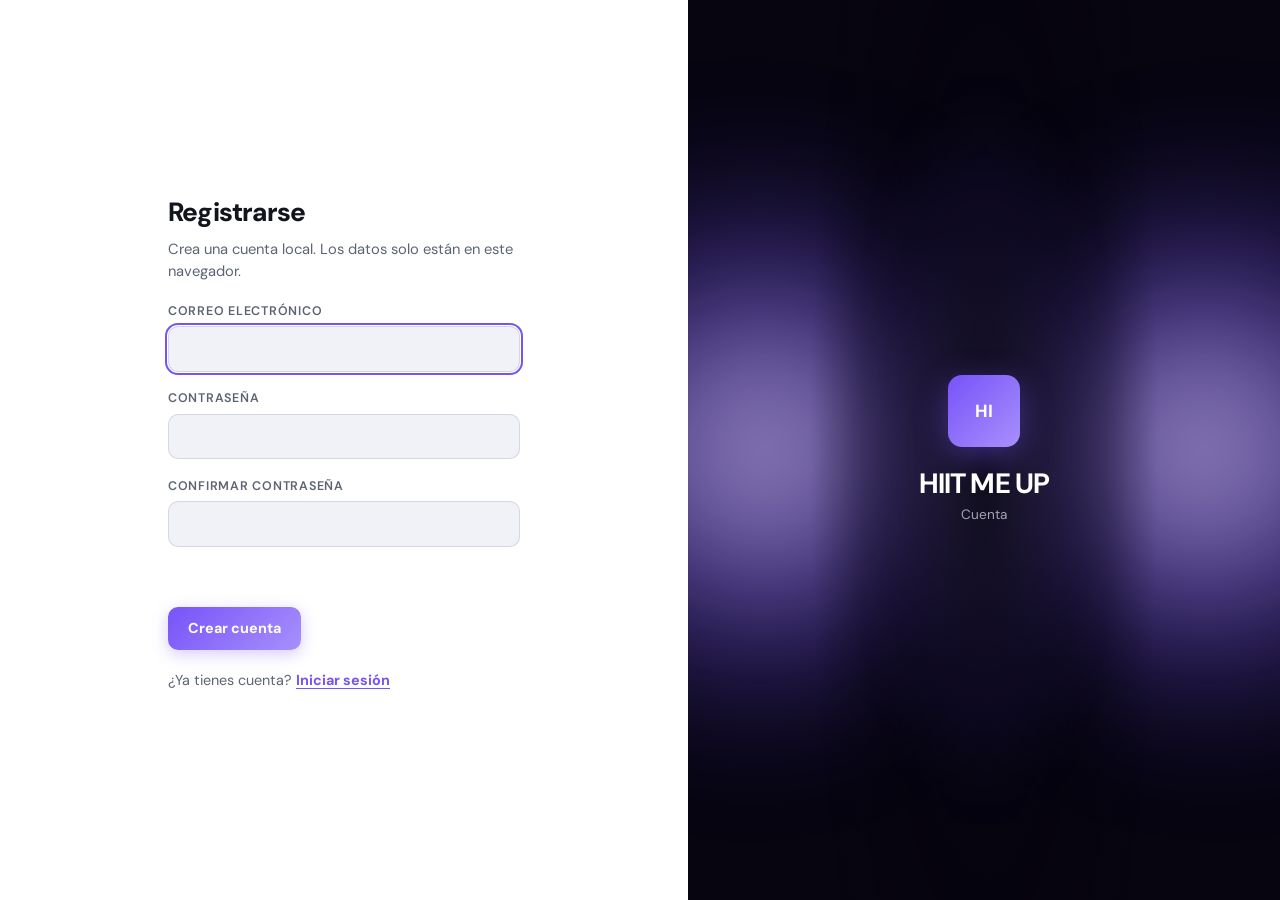
==== commit 5812c767: "Add onboarding modal, level editing, fire likes, footer; Spanish-only - Sign-up onboarding modal (ag" ====
--- a/auth.html
+++ b/auth.html
@@ -17,13 +17,6 @@
   <body class="profile-page auth-page">
     <div class="auth-split">
       <main class="profile-main auth-main">
-        <div class="auth-lang-bar" role="group" aria-labelledby="auth-lang-label">
-          <span id="auth-lang-label" class="auth-lang-bar__label" data-i18n="menu_language">Language</span>
-          <div class="auth-lang-bar__row">
-            <button type="button" class="auth-lang-pill" data-hiit-set-lang="en">English</button>
-            <button type="button" class="auth-lang-pill" data-hiit-set-lang="es">Español</button>
-          </div>
-        </div>
         <div class="auth-panels">
           <section id="auth-panel-login" class="auth-panel" aria-labelledby="auth-login-heading">
             <h1 id="auth-login-heading" class="auth-heading" data-i18n="auth_login_title">Log in</h1>
@@ -166,7 +159,73 @@
       </aside>
     </div>
 
+    <div id="onboard-modal" class="onboard-modal" role="dialog" aria-modal="true" aria-labelledby="onboard-title" hidden>
+      <div class="onboard-modal__backdrop"></div>
+      <form id="form-onboard" class="onboard-modal__panel" novalidate>
+        <div>
+          <h2 id="onboard-title" class="onboard-modal__title" data-i18n="onboard_title">Almost there</h2>
+          <p class="onboard-modal__lead" data-i18n="onboard_lead">
+            Two quick details to finish setting up your account.
+          </p>
+        </div>
+
+        <div class="onboard-field">
+          <label for="onboard-age" class="onboard-label" data-i18n="onboard_age_label">Age</label>
+          <div class="onboard-stepper">
+            <button
+              type="button"
+              id="onboard-age-dec"
+              class="onboard-stepper__btn"
+              aria-label="Decrease age"
+              data-i18n-aria-label="onboard_age_dec"
+            >
+              &minus;
+            </button>
+            <input
+              id="onboard-age"
+              class="onboard-stepper__input"
+              type="number"
+              inputmode="numeric"
+              min="13"
+              max="100"
+              step="1"
+              value="30"
+              autocomplete="off"
+            />
+            <button
+              type="button"
+              id="onboard-age-inc"
+              class="onboard-stepper__btn"
+              aria-label="Increase age"
+              data-i18n-aria-label="onboard_age_inc"
+            >
+              +
+            </button>
+          </div>
+          <p id="onboard-age-error" class="auth-error" role="alert" aria-live="polite"></p>
+        </div>
+
+        <div class="onboard-field">
+          <div class="level-head">
+            <label for="onboard-level" class="onboard-label" data-i18n="onboard_level_label">
+              Level of complexity
+            </label>
+            <span id="onboard-level-text" class="level-readout" aria-hidden="true"></span>
+          </div>
+          <input id="onboard-level" class="level-range" type="range" min="1" max="5" step="1" value="3" />
+          <div class="level-range-ends" aria-hidden="true">
+            <span data-i18n="onboard_level_easy">Easy</span>
+            <span data-i18n="onboard_level_hardcore">Hardcore</span>
+          </div>
+        </div>
+
+        <button type="submit" class="profile-save onboard-submit" data-i18n="onboard_continue">Continue</button>
+      </form>
+    </div>
+
     <script src="user.js"></script>
+    <script src="level-slider.js"></script>
+    <script src="onboarding.js"></script>
     <script src="auth.js"></script>
   </body>
 </html>
--- a/styles.css
+++ b/styles.css
@@ -663,51 +663,6 @@
   z-index: 40;
 }
 
-.user-menu__lang {
-  padding: 0.4rem 0.5rem 0.55rem;
-  margin-bottom: 0.2rem;
-  border-bottom: 1px solid var(--border);
-}
-
-.user-menu__lang-heading {
-  display: block;
-  font-size: 0.65rem;
-  font-weight: 700;
-  letter-spacing: 0.08em;
-  text-transform: uppercase;
-  color: var(--text-muted);
-  margin-bottom: 0.45rem;
-}
-
-.user-menu__lang-row {
-  display: flex;
-  gap: 0.35rem;
-}
-
-.user-menu__lang-pill {
-  flex: 1;
-  padding: 0.4rem 0.5rem;
-  border-radius: 8px;
-  border: 1px solid var(--border);
-  background: var(--bg-elevated);
-  color: var(--text);
-  font: inherit;
-  font-size: 0.78rem;
-  font-weight: 600;
-  cursor: pointer;
-  transition: background 0.15s ease, border-color 0.15s ease, color 0.15s ease;
-}
-
-.user-menu__lang-pill:hover {
-  border-color: rgba(var(--accent-rgb), 0.35);
-}
-
-.user-menu__lang-pill--active {
-  border-color: rgba(var(--accent-rgb), 0.55);
-  background: rgba(var(--accent-rgb), 0.12);
-  color: var(--accent);
-}
-
 .user-menu__item {
   display: flex;
   width: 100%;
@@ -729,6 +684,10 @@
 a.user-menu__item:hover,
 button.user-menu__item:hover:not(:disabled) {
   background: var(--bg-elevated);
+}
+
+.user-menu__item[hidden] {
+  display: none;
 }
 
 .user-menu__item--danger {
@@ -1380,6 +1339,32 @@
   }
 }
 
+.card-item {
+  position: relative;
+  display: flex;
+  transition: transform 0.2s ease;
+}
+
+.card-item > a.card {
+  flex: 1;
+  min-width: 0;
+}
+
+.card-item__top {
+  position: absolute;
+  top: 0.65rem;
+  right: 0.65rem;
+  z-index: 1;
+  display: flex;
+  align-items: center;
+  gap: 0.4rem;
+  pointer-events: none;
+}
+
+.card-item__top .like-btn {
+  pointer-events: auto;
+}
+
 a.card {
   position: relative;
   background: var(--surface);
@@ -1399,10 +1384,6 @@
 }
 
 .card-done-badge {
-  position: absolute;
-  top: 0.65rem;
-  right: 0.65rem;
-  z-index: 1;
   font-size: 0.62rem;
   font-weight: 700;
   text-transform: uppercase;
@@ -1448,6 +1429,9 @@
 
 a.card:hover {
   border-color: rgba(var(--accent-rgb), 0.35);
+}
+
+.card-item:hover {
   transform: translateY(-2px);
 }
 
@@ -2538,51 +2522,6 @@
   }
 }
 
-.auth-lang-bar {
-  display: flex;
-  flex-wrap: wrap;
-  align-items: center;
-  justify-content: flex-end;
-  gap: 0.5rem 0.75rem;
-  margin-bottom: 1.25rem;
-}
-
-.auth-lang-bar__label {
-  font-size: 0.72rem;
-  font-weight: 700;
-  letter-spacing: 0.06em;
-  text-transform: uppercase;
-  color: var(--text-muted);
-}
-
-.auth-lang-bar__row {
-  display: flex;
-  gap: 0.35rem;
-}
-
-.auth-lang-pill {
-  padding: 0.35rem 0.65rem;
-  border-radius: 999px;
-  border: 1px solid var(--border);
-  background: var(--bg-elevated);
-  color: var(--text);
-  font: inherit;
-  font-size: 0.8rem;
-  font-weight: 600;
-  cursor: pointer;
-  transition: border-color 0.15s ease, background 0.15s ease;
-}
-
-.auth-lang-pill:hover {
-  border-color: rgba(var(--accent-rgb), 0.35);
-}
-
-.auth-lang-pill--active {
-  border-color: rgba(var(--accent-rgb), 0.55);
-  background: rgba(var(--accent-rgb), 0.12);
-  color: var(--accent);
-}
-
 .auth-main .auth-heading {
   margin: 0 0 0.35rem;
   font-size: clamp(1.35rem, 3vw, 1.65rem);
@@ -2922,3 +2861,444 @@
   height: 100%;
   object-fit: contain;
 }
+
+/* Sign-up onboarding modal: age stepper + level-of-complexity slider */
+html.onboard-modal-open {
+  overflow: hidden;
+}
+
+.onboard-modal {
+  position: fixed;
+  inset: 0;
+  z-index: 2000;
+  display: flex;
+  align-items: center;
+  justify-content: center;
+  padding: 1rem;
+}
+
+.onboard-modal[hidden] {
+  display: none !important;
+}
+
+.onboard-modal__backdrop {
+  position: absolute;
+  inset: 0;
+  background: rgba(0, 0, 0, 0.6);
+  backdrop-filter: blur(4px);
+}
+
+.onboard-modal__panel {
+  position: relative;
+  z-index: 1;
+  display: flex;
+  flex-direction: column;
+  gap: 1.5rem;
+  width: min(100%, 420px);
+  max-height: 92dvh;
+  overflow: auto;
+  padding: 1.75rem 1.5rem 1.5rem;
+  border-radius: var(--radius);
+  background: var(--surface);
+  border: 1px solid var(--border);
+  box-shadow: var(--shadow);
+}
+
+.onboard-modal__title {
+  margin: 0;
+  font-size: clamp(1.35rem, 3vw, 1.65rem);
+  font-weight: 800;
+  letter-spacing: -0.03em;
+}
+
+.onboard-modal__lead {
+  margin: 0.35rem 0 0;
+  color: var(--muted);
+  font-size: 0.92rem;
+}
+
+.onboard-field {
+  display: flex;
+  flex-direction: column;
+  gap: 0.6rem;
+}
+
+.onboard-label {
+  font-size: 0.78rem;
+  font-weight: 600;
+  text-transform: uppercase;
+  letter-spacing: 0.06em;
+  color: var(--muted);
+}
+
+.onboard-stepper {
+  display: flex;
+  align-items: stretch;
+  gap: 0.6rem;
+}
+
+.onboard-stepper__btn {
+  flex: none;
+  width: 3.25rem;
+  min-height: 3.25rem;
+  padding: 0;
+  border-radius: 10px;
+  border: 1px solid var(--border);
+  background: var(--bg-elevated);
+  color: var(--text);
+  font: inherit;
+  font-size: 1.6rem;
+  font-weight: 600;
+  line-height: 1;
+  cursor: pointer;
+}
+
+.onboard-stepper__btn:hover:not(:disabled) {
+  border-color: var(--accent);
+  color: var(--accent-soft);
+}
+
+.onboard-stepper__btn:disabled {
+  opacity: 0.4;
+  cursor: not-allowed;
+}
+
+.onboard-stepper__input {
+  flex: 1;
+  min-width: 0;
+  padding: 0.65rem 0.85rem;
+  border-radius: 10px;
+  border: 1px solid var(--border);
+  background: var(--bg-elevated);
+  color: var(--text);
+  font: inherit;
+  font-size: 1.35rem;
+  font-weight: 700;
+  text-align: center;
+  -moz-appearance: textfield;
+  appearance: textfield;
+}
+
+.onboard-stepper__input::-webkit-inner-spin-button,
+.onboard-stepper__input::-webkit-outer-spin-button {
+  -webkit-appearance: none;
+  margin: 0;
+}
+
+.onboard-stepper__btn:focus-visible,
+.onboard-stepper__input:focus-visible {
+  outline: 2px solid var(--accent);
+  outline-offset: 1px;
+}
+
+.level-head {
+  display: flex;
+  flex-wrap: wrap;
+  align-items: center;
+  justify-content: space-between;
+  gap: 0.5rem 0.75rem;
+}
+
+.level-head label {
+  white-space: nowrap;
+}
+
+.level-readout {
+  display: inline-flex;
+  align-items: center;
+  gap: 0.45rem;
+  margin-left: auto;
+  white-space: nowrap;
+  padding: 0.25rem 0.7rem;
+  border-radius: 999px;
+  border: 1px solid var(--border);
+  background: var(--bg-elevated);
+  font-size: 0.82rem;
+  font-weight: 700;
+}
+
+.level-readout::before {
+  content: "";
+  width: 0.6rem;
+  height: 0.6rem;
+  border-radius: 50%;
+  background: var(--level-color, #f5c542);
+}
+
+input.level-range {
+  --track: linear-gradient(90deg, #3ecf8e 0%, #9bd84e 25%, #f5c542 50%, #f08a3c 75%, #ef4444 100%);
+  -webkit-appearance: none;
+  appearance: none;
+  width: 100%;
+  height: 1.75rem;
+  margin: 0;
+  padding: 0;
+  border: none;
+  background: transparent;
+  cursor: pointer;
+}
+
+input.level-range::-webkit-slider-runnable-track {
+  height: 10px;
+  border-radius: 999px;
+  background: var(--track);
+}
+
+input.level-range::-moz-range-track {
+  height: 10px;
+  border-radius: 999px;
+  background: var(--track);
+}
+
+input.level-range::-webkit-slider-thumb {
+  -webkit-appearance: none;
+  box-sizing: border-box;
+  width: 26px;
+  height: 26px;
+  margin-top: -8px;
+  border-radius: 50%;
+  border: 4px solid var(--surface);
+  background: var(--level-color, #f5c542);
+  box-shadow: 0 0 0 1px rgba(0, 0, 0, 0.25), 0 2px 8px rgba(0, 0, 0, 0.35);
+}
+
+input.level-range::-moz-range-thumb {
+  box-sizing: border-box;
+  width: 26px;
+  height: 26px;
+  border-radius: 50%;
+  border: 4px solid var(--surface);
+  background: var(--level-color, #f5c542);
+  box-shadow: 0 0 0 1px rgba(0, 0, 0, 0.25), 0 2px 8px rgba(0, 0, 0, 0.35);
+}
+
+input.level-range:focus-visible {
+  outline: 2px solid var(--accent);
+  outline-offset: 4px;
+  border-radius: 999px;
+}
+
+.level-range-ends {
+  display: flex;
+  justify-content: space-between;
+  font-size: 0.78rem;
+  font-weight: 600;
+  color: var(--muted);
+}
+
+.onboard-submit {
+  width: 100%;
+  padding: 0.8rem 1.25rem;
+}
+
+/* Fire (like) button: session cards and detail page */
+.like-btn {
+  display: inline-flex;
+  align-items: center;
+  gap: 0.3rem;
+  min-height: 2rem;
+  padding: 0.25rem 0.65rem;
+  border-radius: 999px;
+  border: 1px solid var(--border);
+  background: var(--bg-elevated);
+  color: var(--muted);
+  font: inherit;
+  font-size: 0.78rem;
+  font-weight: 700;
+  line-height: 1;
+  font-variant-numeric: tabular-nums;
+  cursor: pointer;
+  transition: background 0.15s ease, border-color 0.15s ease, color 0.15s ease;
+}
+
+.like-btn__flame {
+  font-size: 1rem;
+  line-height: 1;
+  filter: grayscale(1);
+  opacity: 0.6;
+  transition: filter 0.15s ease, opacity 0.15s ease;
+}
+
+.like-btn:hover {
+  border-color: rgba(255, 122, 24, 0.45);
+}
+
+.like-btn:hover .like-btn__flame,
+.like-btn--liked .like-btn__flame {
+  filter: none;
+  opacity: 1;
+}
+
+.like-btn--liked {
+  border-color: rgba(255, 122, 24, 0.6);
+  background: rgba(255, 122, 24, 0.14);
+  color: var(--text);
+}
+
+.like-btn:focus-visible {
+  outline: 2px solid var(--accent);
+  outline-offset: 2px;
+}
+
+.like-btn--lg {
+  min-height: 2.5rem;
+  padding: 0.4rem 0.95rem;
+  gap: 0.4rem;
+  font-size: 0.95rem;
+}
+
+.like-btn--lg .like-btn__flame {
+  font-size: 1.3rem;
+}
+
+.like-btn--pop .like-btn__flame {
+  animation: like-pop 0.35s ease;
+}
+
+@keyframes like-pop {
+  0% {
+    transform: scale(1);
+  }
+  40% {
+    transform: scale(1.55) rotate(-10deg);
+  }
+  100% {
+    transform: scale(1);
+  }
+}
+
+@media (prefers-reduced-motion: reduce) {
+  .like-btn--pop .like-btn__flame {
+    animation: none;
+  }
+}
+
+.detail-top {
+  display: flex;
+  align-items: center;
+  justify-content: space-between;
+  gap: 1rem;
+  margin-bottom: 0.3rem;
+}
+
+.detail-top .detail-id {
+  margin: 0;
+}
+
+/* Site footer */
+.site-footer {
+  margin-top: 3rem;
+  border-top: 1px solid var(--border);
+  background: var(--bg-elevated);
+}
+
+.site-footer__inner {
+  max-width: var(--max-width);
+  margin: 0 auto;
+  padding: 2.5rem clamp(1rem, 4vw, 2rem) 1.5rem;
+}
+
+.site-footer__top {
+  display: grid;
+  grid-template-columns: 1.6fr repeat(3, 1fr);
+  gap: 2rem;
+}
+
+.site-footer__tagline {
+  margin: 0.85rem 0 1rem;
+  max-width: 22rem;
+  color: var(--muted);
+  font-size: 0.88rem;
+}
+
+.site-footer__social {
+  display: flex;
+  gap: 0.5rem;
+  margin: 0;
+  padding: 0;
+  list-style: none;
+}
+
+.site-footer__social a {
+  display: grid;
+  place-items: center;
+  width: 2.25rem;
+  height: 2.25rem;
+  border-radius: 50%;
+  border: 1px solid var(--border);
+  background: var(--surface);
+  color: var(--text);
+  transition: background 0.15s ease, border-color 0.15s ease, color 0.15s ease;
+}
+
+.site-footer__social a:hover {
+  border-color: var(--accent);
+  background: var(--accent);
+  color: #fff;
+}
+
+.site-footer__social a:focus-visible,
+.site-footer__links a:focus-visible {
+  outline: 2px solid var(--accent);
+  outline-offset: 2px;
+}
+
+.site-footer__heading {
+  margin: 0 0 0.85rem;
+  font-size: 0.72rem;
+  font-weight: 700;
+  letter-spacing: 0.08em;
+  text-transform: uppercase;
+  color: var(--muted);
+}
+
+.site-footer__links {
+  display: flex;
+  flex-direction: column;
+  gap: 0.55rem;
+  margin: 0;
+  padding: 0;
+  list-style: none;
+}
+
+.site-footer__links a {
+  color: var(--text);
+  font-size: 0.9rem;
+  text-decoration: none;
+}
+
+.site-footer__links a:hover {
+  color: var(--accent);
+  text-decoration: underline;
+  text-underline-offset: 3px;
+}
+
+.site-footer__bottom {
+  display: flex;
+  flex-wrap: wrap;
+  justify-content: space-between;
+  gap: 0.5rem 1.5rem;
+  margin-top: 2rem;
+  padding-top: 1.25rem;
+  border-top: 1px solid var(--border);
+  color: var(--muted);
+  font-size: 0.8rem;
+}
+
+.site-footer__bottom p {
+  margin: 0;
+}
+
+@media (max-width: 768px) {
+  .site-footer__top {
+    grid-template-columns: 1fr 1fr;
+  }
+
+  .site-footer__brand {
+    grid-column: 1 / -1;
+  }
+}
+
+.info-main {
+  min-height: 40vh;
+}
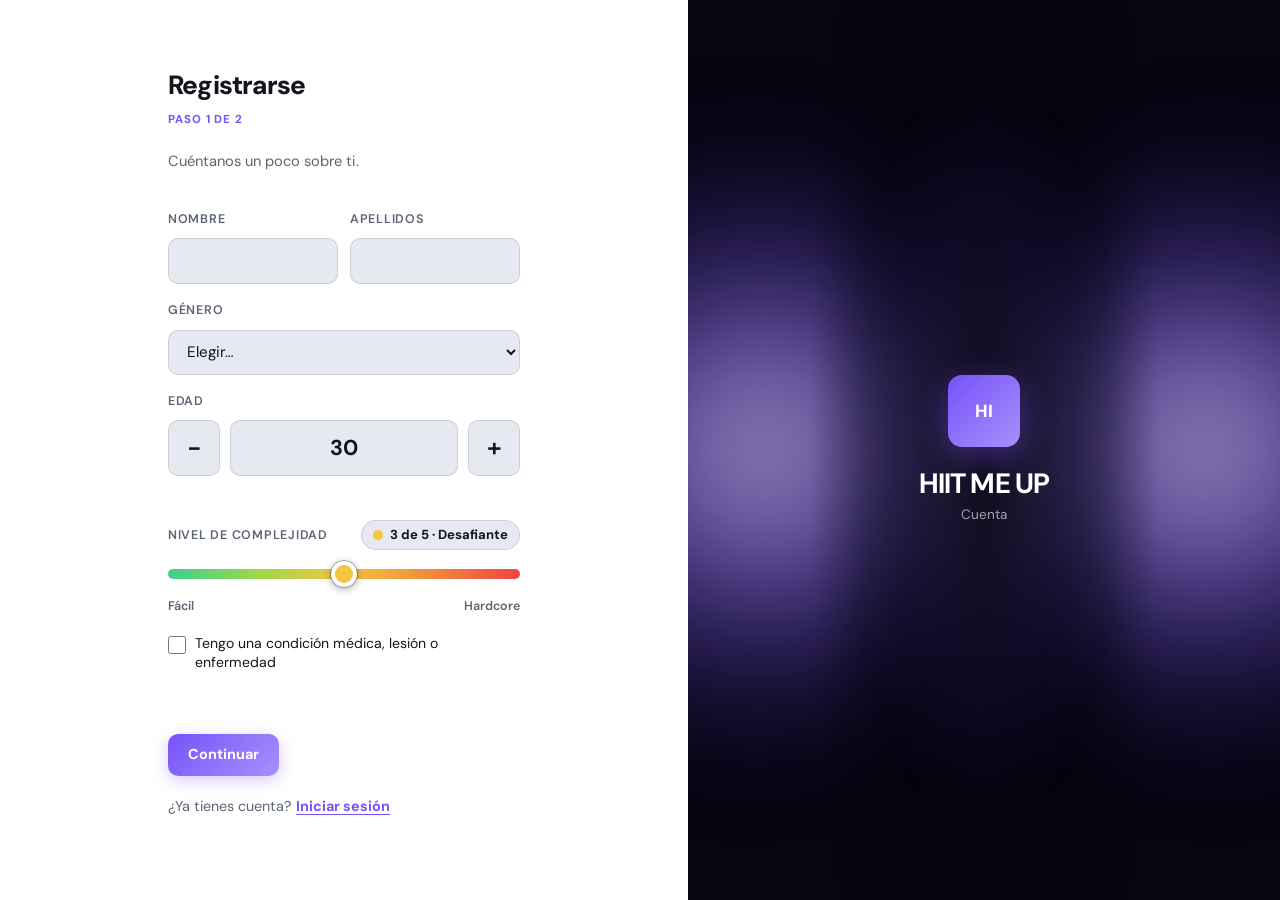
==== commit 673ab6f9: "Move sign-up data collection from modal into two-step sign-up page - Step 1: name, gender, age, leve" ====
--- a/auth.html
+++ b/auth.html
@@ -52,39 +52,138 @@
 
           <section id="auth-panel-signup" class="auth-panel" aria-labelledby="auth-signup-heading" hidden>
             <h1 id="auth-signup-heading" class="auth-heading" data-i18n="auth_signup_title">Sign up</h1>
-            <p class="profile-lead auth-lead" data-i18n="auth_signup_lead">
-              Create a local account. Data stays in this browser only.
-            </p>
             <form id="form-signup" class="profile-form auth-form" novalidate>
-              <div class="profile-field">
-                <label for="signup-email" data-i18n="auth_email">Email</label>
-                <input id="signup-email" name="email" type="email" autocomplete="email" required />
-              </div>
-              <div class="profile-field">
-                <label for="signup-password" data-i18n="auth_password">Password</label>
+              <div id="signup-step-1" class="signup-step">
+                <p class="signup-step__count" id="signup-step-count-1"></p>
+                <p class="profile-lead auth-lead" data-i18n="signup_step1_lead">Tell us a bit about you.</p>
+                  <div class="onboard-row">
+              <div class="onboard-field">
+                <label for="onboard-first-name" class="onboard-label" data-i18n="profile_first_name">First name</label>
+                <input id="onboard-first-name" class="onboard-text" type="text" autocomplete="given-name" maxlength="60" />
+              </div>
+              <div class="onboard-field">
+                <label for="onboard-last-name" class="onboard-label" data-i18n="profile_last_name">Last name</label>
+                <input id="onboard-last-name" class="onboard-text" type="text" autocomplete="family-name" maxlength="60" />
+              </div>
+            </div>
+
+            <div class="onboard-field">
+              <label for="onboard-gender" class="onboard-label" data-i18n="profile_gender">Gender</label>
+              <select id="onboard-gender" class="onboard-text">
+                <option value="" data-i18n="profile_select">Select…</option>
+                <option value="female" data-i18n="profile_gender_female">Female</option>
+                <option value="male" data-i18n="profile_gender_male">Male</option>
+                <option value="non-binary" data-i18n="profile_gender_nb">Non-binary</option>
+                <option value="other" data-i18n="profile_gender_other">Other</option>
+                <option value="prefer-not" data-i18n="profile_gender_prefer_not">Prefer not to say</option>
+              </select>
+            </div>
+
+            <div class="onboard-field">
+              <label for="onboard-age" class="onboard-label" data-i18n="onboard_age_label">Age</label>
+              <div class="onboard-stepper">
+                <button
+                  type="button"
+                  id="onboard-age-dec"
+                  class="onboard-stepper__btn"
+                  aria-label="Decrease age"
+                  data-i18n-aria-label="onboard_age_dec"
+                >
+                  &minus;
+                </button>
                 <input
-                  id="signup-password"
-                  name="password"
-                  type="password"
-                  autocomplete="new-password"
-                  required
-                  minlength="8"
+                  id="onboard-age"
+                  class="onboard-stepper__input"
+                  type="number"
+                  inputmode="numeric"
+                  min="13"
+                  max="100"
+                  step="1"
+                  value="30"
+                  autocomplete="off"
                 />
-              </div>
-              <div class="profile-field">
-                <label for="signup-password-confirm" data-i18n="auth_confirm_password">Confirm password</label>
-                <input
-                  id="signup-password-confirm"
-                  name="passwordConfirm"
-                  type="password"
-                  autocomplete="new-password"
-                  required
-                  minlength="8"
-                />
-              </div>
-              <p id="signup-error" class="auth-error" role="alert" aria-live="polite"></p>
-              <div class="profile-actions">
-                <button type="submit" class="profile-save" data-i18n="auth_create_account">Create account</button>
+                <button
+                  type="button"
+                  id="onboard-age-inc"
+                  class="onboard-stepper__btn"
+                  aria-label="Increase age"
+                  data-i18n-aria-label="onboard_age_inc"
+                >
+                  +
+                </button>
+              </div>
+              <p id="onboard-age-error" class="auth-error" role="alert" aria-live="polite"></p>
+            </div>
+
+            <div class="onboard-field">
+              <div class="level-head">
+                <label for="onboard-level" class="onboard-label" data-i18n="onboard_level_label">
+                  Level of complexity
+                </label>
+                <span id="onboard-level-text" class="level-readout" aria-hidden="true"></span>
+              </div>
+              <input id="onboard-level" class="level-range" type="range" min="1" max="5" step="1" value="3" />
+              <div class="level-range-ends" aria-hidden="true">
+                <span data-i18n="onboard_level_easy">Easy</span>
+                <span data-i18n="onboard_level_hardcore">Hardcore</span>
+              </div>
+            </div>
+
+            <div class="onboard-field">
+              <label class="onboard-check">
+                <input id="onboard-health" type="checkbox" />
+                <span data-i18n="onboard_health_label">I have a medical condition, injury or illness</span>
+              </label>
+              <textarea
+                id="onboard-health-notes"
+                class="onboard-text"
+                rows="2"
+                maxlength="300"
+                hidden
+                placeholder="Tell us briefly (optional)"
+                data-i18n-placeholder="onboard_health_notes"
+                aria-label="Tell us briefly (optional)"
+                data-i18n-aria-label="onboard_health_notes"
+              ></textarea>
+            </div>
+
+
+                <p id="onboard-error" class="auth-error" role="alert" aria-live="polite"></p>
+                <div class="profile-actions">
+                  <button type="button" id="signup-next" class="profile-save" data-i18n="onboard_continue">Continue</button>
+                </div>
+              </div>
+
+              <div id="signup-step-2" class="signup-step" hidden>
+                <p class="signup-step__count" id="signup-step-count-2"></p>
+                <p class="profile-lead auth-lead" data-i18n="auth_signup_lead">
+                  Create a local account. Data stays in this browser only.
+                </p>
+                <div class="profile-field">
+                  <label for="signup-email" data-i18n="auth_email">Email</label>
+                  <input id="signup-email" name="email" type="email" autocomplete="email" required />
+                </div>
+                <div class="profile-field">
+                  <label for="signup-password" data-i18n="auth_password">Password</label>
+                  <input id="signup-password" name="password" type="password" autocomplete="new-password" required minlength="8" />
+                </div>
+                <div class="profile-field">
+                  <label for="signup-password-confirm" data-i18n="auth_confirm_password">Confirm password</label>
+                  <input id="signup-password-confirm" name="passwordConfirm" type="password" autocomplete="new-password" required minlength="8" />
+                </div>
+                    <label class="onboard-check">
+              <input id="onboard-terms" type="checkbox" />
+              <span data-i18n-html="onboard_terms">
+                I accept the <a href="terms.html" target="_blank" rel="noopener">terms</a> and the
+                <a href="health-disclaimer.html" target="_blank" rel="noopener">health disclaimer</a>
+              </span>
+            </label>
+
+                <p id="signup-error" class="auth-error" role="alert" aria-live="polite"></p>
+                <div class="profile-actions">
+                  <button type="submit" class="profile-save" data-i18n="auth_create_account">Create account</button>
+                  <button type="button" id="signup-back" class="auth-switch-btn" data-i18n="signup_back">Back</button>
+                </div>
               </div>
             </form>
             <p class="auth-switch">
@@ -159,71 +258,7 @@
       </aside>
     </div>
 
-    <div id="onboard-modal" class="onboard-modal" role="dialog" aria-modal="true" aria-labelledby="onboard-title" hidden>
-      <div class="onboard-modal__backdrop"></div>
-      <form id="form-onboard" class="onboard-modal__panel" novalidate>
-        <div>
-          <h2 id="onboard-title" class="onboard-modal__title" data-i18n="onboard_title">Almost there</h2>
-          <p class="onboard-modal__lead" data-i18n="onboard_lead">
-            Two quick details to finish setting up your account.
-          </p>
-        </div>
-
-        <div class="onboard-field">
-          <label for="onboard-age" class="onboard-label" data-i18n="onboard_age_label">Age</label>
-          <div class="onboard-stepper">
-            <button
-              type="button"
-              id="onboard-age-dec"
-              class="onboard-stepper__btn"
-              aria-label="Decrease age"
-              data-i18n-aria-label="onboard_age_dec"
-            >
-              &minus;
-            </button>
-            <input
-              id="onboard-age"
-              class="onboard-stepper__input"
-              type="number"
-              inputmode="numeric"
-              min="13"
-              max="100"
-              step="1"
-              value="30"
-              autocomplete="off"
-            />
-            <button
-              type="button"
-              id="onboard-age-inc"
-              class="onboard-stepper__btn"
-              aria-label="Increase age"
-              data-i18n-aria-label="onboard_age_inc"
-            >
-              +
-            </button>
-          </div>
-          <p id="onboard-age-error" class="auth-error" role="alert" aria-live="polite"></p>
-        </div>
-
-        <div class="onboard-field">
-          <div class="level-head">
-            <label for="onboard-level" class="onboard-label" data-i18n="onboard_level_label">
-              Level of complexity
-            </label>
-            <span id="onboard-level-text" class="level-readout" aria-hidden="true"></span>
-          </div>
-          <input id="onboard-level" class="level-range" type="range" min="1" max="5" step="1" value="3" />
-          <div class="level-range-ends" aria-hidden="true">
-            <span data-i18n="onboard_level_easy">Easy</span>
-            <span data-i18n="onboard_level_hardcore">Hardcore</span>
-          </div>
-        </div>
-
-        <button type="submit" class="profile-save onboard-submit" data-i18n="onboard_continue">Continue</button>
-      </form>
-    </div>
-
-    <script src="user.js"></script>
+        <script src="user.js"></script>
     <script src="level-slider.js"></script>
     <script src="onboarding.js"></script>
     <script src="auth.js"></script>
--- a/styles.css
+++ b/styles.css
@@ -744,6 +744,10 @@
   padding-top: 0.25rem;
 }
 
+.metrics-panel-content .heatmap-section {
+  margin-bottom: 1rem;
+}
+
 .completion-heatmap-card {
   padding: 1.15rem 1.2rem 1.25rem;
   border-radius: var(--radius);
@@ -901,6 +905,21 @@
   gap: 4px;
   width: 100%;
   min-width: 0;
+}
+
+.completion-heatmap-grid--week {
+  gap: 6px;
+}
+
+.completion-heatmap-grid--week .completion-heatmap-cell {
+  aspect-ratio: auto;
+  height: 2.75rem;
+  border-radius: 8px;
+}
+
+.completion-heatmap-grid--week .completion-heatmap-dayhead {
+  font-size: 0.72rem;
+  text-transform: capitalize;
 }
 
 .completion-heatmap-corner {
@@ -2566,109 +2585,6 @@
 }
 
 /* Saved sessions */
-.saved-menu {
-  position: relative;
-  flex-shrink: 0;
-}
-
-.saved-menu__trigger {
-  position: relative;
-  padding: 0;
-  margin: 0;
-  font: inherit;
-  cursor: pointer;
-}
-
-.saved-menu__trigger[aria-expanded="true"] {
-  border-color: rgba(var(--accent-rgb), 0.35);
-  background: var(--accent-dim);
-}
-
-.saved-menu__count {
-  position: absolute;
-  top: -0.3rem;
-  right: -0.3rem;
-  min-width: 1.05rem;
-  height: 1.05rem;
-  padding: 0 0.25rem;
-  box-sizing: border-box;
-  border-radius: 999px;
-  background: var(--green);
-  color: #fff;
-  font-size: 0.62rem;
-  font-weight: 700;
-  line-height: 1.05rem;
-  text-align: center;
-}
-
-.saved-menu__dropdown {
-  position: absolute;
-  top: calc(100% + 6px);
-  right: 0;
-  width: min(18rem, calc(100vw - 2rem));
-  max-height: min(24rem, 70vh);
-  overflow-y: auto;
-  padding: 0.35rem;
-  border-radius: 12px;
-  border: 1px solid var(--border);
-  background: var(--surface);
-  box-shadow: var(--shadow);
-  z-index: 40;
-}
-
-.saved-menu__heading {
-  margin: 0;
-  padding: 0.4rem 0.6rem 0.5rem;
-  font-size: 0.65rem;
-  font-weight: 700;
-  letter-spacing: 0.08em;
-  text-transform: uppercase;
-  color: var(--muted);
-}
-
-.saved-menu__empty {
-  margin: 0;
-  padding: 0.2rem 0.6rem 0.6rem;
-  font-size: 0.82rem;
-  line-height: 1.4;
-  color: var(--muted);
-}
-
-.saved-menu__list {
-  list-style: none;
-  margin: 0;
-  padding: 0;
-}
-
-.saved-menu__item {
-  display: flex;
-  align-items: baseline;
-  gap: 0.5rem;
-  padding: 0.55rem 0.6rem;
-  border-radius: 8px;
-  color: var(--text);
-  text-decoration: none;
-  font-size: 0.88rem;
-}
-
-.saved-menu__item:hover,
-.saved-menu__item:focus-visible {
-  background: var(--bg-elevated);
-  outline: none;
-}
-
-.saved-menu__item-id {
-  font-family: ui-monospace, monospace;
-  font-size: 0.68rem;
-  color: var(--green);
-  flex-shrink: 0;
-}
-
-.saved-menu__item-sub {
-  color: var(--muted);
-  font-size: 0.78rem;
-}
-
 .save-session-btn {
   display: inline-flex;
   align-items: center;
@@ -2863,60 +2779,6 @@
 }
 
 /* Sign-up onboarding modal: age stepper + level-of-complexity slider */
-html.onboard-modal-open {
-  overflow: hidden;
-}
-
-.onboard-modal {
-  position: fixed;
-  inset: 0;
-  z-index: 2000;
-  display: flex;
-  align-items: center;
-  justify-content: center;
-  padding: 1rem;
-}
-
-.onboard-modal[hidden] {
-  display: none !important;
-}
-
-.onboard-modal__backdrop {
-  position: absolute;
-  inset: 0;
-  background: rgba(0, 0, 0, 0.6);
-  backdrop-filter: blur(4px);
-}
-
-.onboard-modal__panel {
-  position: relative;
-  z-index: 1;
-  display: flex;
-  flex-direction: column;
-  gap: 1.5rem;
-  width: min(100%, 420px);
-  max-height: 92dvh;
-  overflow: auto;
-  padding: 1.75rem 1.5rem 1.5rem;
-  border-radius: var(--radius);
-  background: var(--surface);
-  border: 1px solid var(--border);
-  box-shadow: var(--shadow);
-}
-
-.onboard-modal__title {
-  margin: 0;
-  font-size: clamp(1.35rem, 3vw, 1.65rem);
-  font-weight: 800;
-  letter-spacing: -0.03em;
-}
-
-.onboard-modal__lead {
-  margin: 0.35rem 0 0;
-  color: var(--muted);
-  font-size: 0.92rem;
-}
-
 .onboard-field {
   display: flex;
   flex-direction: column;
@@ -3086,11 +2948,6 @@
   color: var(--muted);
 }
 
-.onboard-submit {
-  width: 100%;
-  padding: 0.8rem 1.25rem;
-}
-
 /* Fire (like) button: session cards and detail page */
 .like-btn {
   display: inline-flex;
@@ -3302,3 +3159,114 @@
 .info-main {
   min-height: 40vh;
 }
+
+/* Saved sessions page */
+.saved-page-title {
+  margin: 0 0 1.25rem;
+  font-size: clamp(1.5rem, 4vw, 2rem);
+  font-weight: 800;
+  letter-spacing: -0.03em;
+}
+
+.saved-main {
+  flex: 1;
+  width: 100%;
+  padding-bottom: 2rem;
+}
+
+.saved-grid {
+  display: grid;
+  grid-template-columns: repeat(auto-fill, minmax(260px, 1fr));
+  gap: var(--gap);
+}
+
+/* Onboarding: text fields, checkboxes */
+.onboard-row {
+  display: grid;
+  grid-template-columns: 1fr 1fr;
+  gap: 0.75rem;
+}
+
+.onboard-text,
+.profile-field textarea {
+  width: 100%;
+  min-width: 0;
+  padding: 0.65rem 0.85rem;
+  border-radius: 10px;
+  border: 1px solid var(--border);
+  background: var(--bg-elevated);
+  color: var(--text);
+  font: inherit;
+  font-size: 0.95rem;
+}
+
+textarea.onboard-text,
+.profile-field textarea {
+  resize: vertical;
+}
+
+.onboard-text:focus-visible,
+.profile-field textarea:focus-visible {
+  outline: 2px solid var(--accent);
+  outline-offset: 1px;
+}
+
+.onboard-check {
+  display: flex;
+  align-items: flex-start;
+  gap: 0.6rem;
+  font-size: 0.88rem;
+  line-height: 1.4;
+  cursor: pointer;
+}
+
+.profile-field label.onboard-check {
+  font-size: 0.88rem;
+  font-weight: 400;
+  text-transform: none;
+  letter-spacing: 0;
+  color: var(--text);
+}
+
+.onboard-check input {
+  flex: none;
+  width: 1.1rem;
+  height: 1.1rem;
+  margin: 0.15rem 0 0;
+  padding: 0;
+  accent-color: var(--accent);
+}
+
+.onboard-check a {
+  color: var(--accent);
+}
+
+.onboard-field textarea[hidden],
+.profile-field textarea[hidden] {
+  display: none;
+}
+
+@media (max-width: 420px) {
+  .onboard-row {
+    grid-template-columns: 1fr;
+  }
+}
+
+.signup-step__count {
+  margin: 0 0 0.25rem;
+  font-size: 0.72rem;
+  font-weight: 700;
+  letter-spacing: 0.08em;
+  text-transform: uppercase;
+  color: var(--accent);
+}
+
+.signup-step {
+  display: flex;
+  flex-direction: column;
+  gap: 1.1rem;
+}
+
+.signup-step[hidden] {
+  display: none;
+}
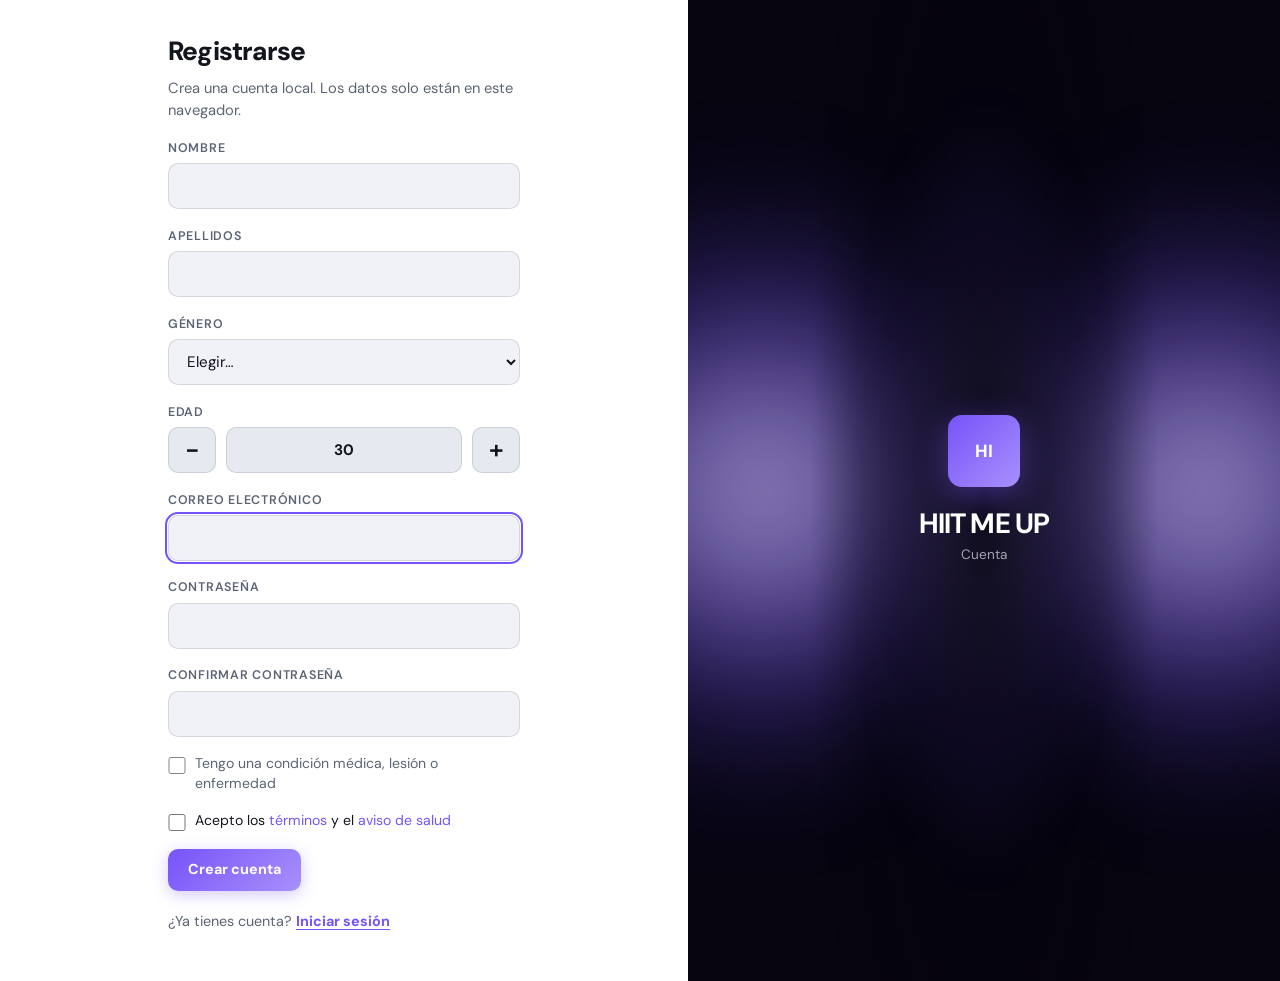
==== commit 695123aa: "Single-step sign-up with age; home modal asks only intensity; consistent form spacing - Sign-up is o" ====
--- a/auth.html
+++ b/auth.html
@@ -53,137 +53,75 @@
           <section id="auth-panel-signup" class="auth-panel" aria-labelledby="auth-signup-heading" hidden>
             <h1 id="auth-signup-heading" class="auth-heading" data-i18n="auth_signup_title">Sign up</h1>
             <form id="form-signup" class="profile-form auth-form" novalidate>
-              <div id="signup-step-1" class="signup-step">
-                <p class="signup-step__count" id="signup-step-count-1"></p>
-                <p class="profile-lead auth-lead" data-i18n="signup_step1_lead">Tell us a bit about you.</p>
-                  <div class="onboard-row">
+              <p class="profile-lead auth-lead" data-i18n="auth_signup_lead">
+                Create a local account. Data stays in this browser only.
+              </p>
+              <div class="profile-field">
+                <label for="signup-first-name" data-i18n="profile_first_name">First name</label>
+                <input id="signup-first-name" type="text" autocomplete="given-name" maxlength="60" required />
+              </div>
+              <div class="profile-field">
+                <label for="signup-last-name" data-i18n="profile_last_name">Last name</label>
+                <input id="signup-last-name" type="text" autocomplete="family-name" maxlength="60" required />
+              </div>
+              <div class="profile-field">
+                <label for="signup-gender" data-i18n="profile_gender">Gender</label>
+                <select id="signup-gender">
+                  <option value="" data-i18n="profile_select">Select…</option>
+                  <option value="female" data-i18n="profile_gender_female">Female</option>
+                  <option value="male" data-i18n="profile_gender_male">Male</option>
+                  <option value="non-binary" data-i18n="profile_gender_nb">Non-binary</option>
+                  <option value="other" data-i18n="profile_gender_other">Other</option>
+                  <option value="prefer-not" data-i18n="profile_gender_prefer_not">Prefer not to say</option>
+                </select>
+              </div>
               <div class="onboard-field">
-                <label for="onboard-first-name" class="onboard-label" data-i18n="profile_first_name">First name</label>
-                <input id="onboard-first-name" class="onboard-text" type="text" autocomplete="given-name" maxlength="60" />
-              </div>
-              <div class="onboard-field">
-                <label for="onboard-last-name" class="onboard-label" data-i18n="profile_last_name">Last name</label>
-                <input id="onboard-last-name" class="onboard-text" type="text" autocomplete="family-name" maxlength="60" />
-              </div>
-            </div>
-
-            <div class="onboard-field">
-              <label for="onboard-gender" class="onboard-label" data-i18n="profile_gender">Gender</label>
-              <select id="onboard-gender" class="onboard-text">
-                <option value="" data-i18n="profile_select">Select…</option>
-                <option value="female" data-i18n="profile_gender_female">Female</option>
-                <option value="male" data-i18n="profile_gender_male">Male</option>
-                <option value="non-binary" data-i18n="profile_gender_nb">Non-binary</option>
-                <option value="other" data-i18n="profile_gender_other">Other</option>
-                <option value="prefer-not" data-i18n="profile_gender_prefer_not">Prefer not to say</option>
-              </select>
-            </div>
-
-            <div class="onboard-field">
-              <label for="onboard-age" class="onboard-label" data-i18n="onboard_age_label">Age</label>
-              <div class="onboard-stepper">
-                <button
-                  type="button"
-                  id="onboard-age-dec"
-                  class="onboard-stepper__btn"
-                  aria-label="Decrease age"
-                  data-i18n-aria-label="onboard_age_dec"
-                >
-                  &minus;
-                </button>
-                <input
-                  id="onboard-age"
-                  class="onboard-stepper__input"
-                  type="number"
-                  inputmode="numeric"
-                  min="13"
-                  max="100"
-                  step="1"
-                  value="30"
-                  autocomplete="off"
-                />
-                <button
-                  type="button"
-                  id="onboard-age-inc"
-                  class="onboard-stepper__btn"
-                  aria-label="Increase age"
-                  data-i18n-aria-label="onboard_age_inc"
-                >
-                  +
-                </button>
-              </div>
-              <p id="onboard-age-error" class="auth-error" role="alert" aria-live="polite"></p>
-            </div>
-
-            <div class="onboard-field">
-              <div class="level-head">
-                <label for="onboard-level" class="onboard-label" data-i18n="onboard_level_label">
-                  Level of complexity
+                <label for="signup-age" class="onboard-label" data-i18n="onboard_age_label">Age</label>
+                <div class="onboard-stepper">
+                  <button type="button" id="signup-age-dec" class="onboard-stepper__btn" aria-label="Decrease age" data-i18n-aria-label="onboard_age_dec">&minus;</button>
+                  <input id="signup-age" class="onboard-stepper__input" type="number" inputmode="numeric" min="13" max="100" step="1" value="30" autocomplete="off" />
+                  <button type="button" id="signup-age-inc" class="onboard-stepper__btn" aria-label="Increase age" data-i18n-aria-label="onboard_age_inc">+</button>
+                </div>
+                <p id="signup-age-error" class="auth-error" role="alert" aria-live="polite"></p>
+              </div>
+              <div class="profile-field">
+                <label for="signup-email" data-i18n="auth_email">Email</label>
+                <input id="signup-email" name="email" type="email" autocomplete="email" required />
+              </div>
+              <div class="profile-field">
+                <label for="signup-password" data-i18n="auth_password">Password</label>
+                <input id="signup-password" name="password" type="password" autocomplete="new-password" required minlength="8" />
+              </div>
+              <div class="profile-field">
+                <label for="signup-password-confirm" data-i18n="auth_confirm_password">Confirm password</label>
+                <input id="signup-password-confirm" name="passwordConfirm" type="password" autocomplete="new-password" required minlength="8" />
+              </div>
+              <div class="profile-field">
+                <label class="onboard-check">
+                  <input id="signup-health" type="checkbox" />
+                  <span data-i18n="onboard_health_label">I have a medical condition, injury or illness</span>
                 </label>
-                <span id="onboard-level-text" class="level-readout" aria-hidden="true"></span>
-              </div>
-              <input id="onboard-level" class="level-range" type="range" min="1" max="5" step="1" value="3" />
-              <div class="level-range-ends" aria-hidden="true">
-                <span data-i18n="onboard_level_easy">Easy</span>
-                <span data-i18n="onboard_level_hardcore">Hardcore</span>
-              </div>
-            </div>
-
-            <div class="onboard-field">
+                <textarea
+                  id="signup-health-notes"
+                  rows="2"
+                  maxlength="300"
+                  hidden
+                  placeholder="Tell us briefly (optional)"
+                  data-i18n-placeholder="onboard_health_notes"
+                  aria-label="Tell us briefly (optional)"
+                  data-i18n-aria-label="onboard_health_notes"
+                ></textarea>
+              </div>
               <label class="onboard-check">
-                <input id="onboard-health" type="checkbox" />
-                <span data-i18n="onboard_health_label">I have a medical condition, injury or illness</span>
+                <input id="signup-terms" type="checkbox" />
+                <span data-i18n-html="onboard_terms">
+                  I accept the <a href="terms.html" target="_blank" rel="noopener">terms</a> and the
+                  <a href="health-disclaimer.html" target="_blank" rel="noopener">health disclaimer</a>
+                </span>
               </label>
-              <textarea
-                id="onboard-health-notes"
-                class="onboard-text"
-                rows="2"
-                maxlength="300"
-                hidden
-                placeholder="Tell us briefly (optional)"
-                data-i18n-placeholder="onboard_health_notes"
-                aria-label="Tell us briefly (optional)"
-                data-i18n-aria-label="onboard_health_notes"
-              ></textarea>
-            </div>
-
-
-                <p id="onboard-error" class="auth-error" role="alert" aria-live="polite"></p>
-                <div class="profile-actions">
-                  <button type="button" id="signup-next" class="profile-save" data-i18n="onboard_continue">Continue</button>
-                </div>
-              </div>
-
-              <div id="signup-step-2" class="signup-step" hidden>
-                <p class="signup-step__count" id="signup-step-count-2"></p>
-                <p class="profile-lead auth-lead" data-i18n="auth_signup_lead">
-                  Create a local account. Data stays in this browser only.
-                </p>
-                <div class="profile-field">
-                  <label for="signup-email" data-i18n="auth_email">Email</label>
-                  <input id="signup-email" name="email" type="email" autocomplete="email" required />
-                </div>
-                <div class="profile-field">
-                  <label for="signup-password" data-i18n="auth_password">Password</label>
-                  <input id="signup-password" name="password" type="password" autocomplete="new-password" required minlength="8" />
-                </div>
-                <div class="profile-field">
-                  <label for="signup-password-confirm" data-i18n="auth_confirm_password">Confirm password</label>
-                  <input id="signup-password-confirm" name="passwordConfirm" type="password" autocomplete="new-password" required minlength="8" />
-                </div>
-                    <label class="onboard-check">
-              <input id="onboard-terms" type="checkbox" />
-              <span data-i18n-html="onboard_terms">
-                I accept the <a href="terms.html" target="_blank" rel="noopener">terms</a> and the
-                <a href="health-disclaimer.html" target="_blank" rel="noopener">health disclaimer</a>
-              </span>
-            </label>
-
-                <p id="signup-error" class="auth-error" role="alert" aria-live="polite"></p>
-                <div class="profile-actions">
-                  <button type="submit" class="profile-save" data-i18n="auth_create_account">Create account</button>
-                  <button type="button" id="signup-back" class="auth-switch-btn" data-i18n="signup_back">Back</button>
-                </div>
+              <p id="signup-error" class="auth-error" role="alert" aria-live="polite"></p>
+              <div class="profile-actions">
+                <button type="submit" class="profile-save" data-i18n="auth_create_account">Create account</button>
               </div>
             </form>
             <p class="auth-switch">
@@ -259,8 +197,7 @@
     </div>
 
         <script src="user.js"></script>
-    <script src="level-slider.js"></script>
-    <script src="onboarding.js"></script>
+    <script src="age-stepper.js"></script>
     <script src="auth.js"></script>
   </body>
 </html>
--- a/styles.css
+++ b/styles.css
@@ -2801,8 +2801,8 @@
 
 .onboard-stepper__btn {
   flex: none;
-  width: 3.25rem;
-  min-height: 3.25rem;
+  width: 3rem;
+  min-height: 0;
   padding: 0;
   border-radius: 10px;
   border: 1px solid var(--border);
@@ -2834,7 +2834,7 @@
   background: var(--bg-elevated);
   color: var(--text);
   font: inherit;
-  font-size: 1.35rem;
+  font-size: 0.95rem;
   font-weight: 700;
   text-align: center;
   -moz-appearance: textfield;
@@ -3181,12 +3181,6 @@
 }
 
 /* Onboarding: text fields, checkboxes */
-.onboard-row {
-  display: grid;
-  grid-template-columns: 1fr 1fr;
-  gap: 0.75rem;
-}
-
 .onboard-text,
 .profile-field textarea {
   width: 100%;
@@ -3246,27 +3240,91 @@
   display: none;
 }
 
-@media (max-width: 420px) {
-  .onboard-row {
-    grid-template-columns: 1fr;
-  }
-}
-
-.signup-step__count {
-  margin: 0 0 0.25rem;
-  font-size: 0.72rem;
-  font-weight: 700;
-  letter-spacing: 0.08em;
-  text-transform: uppercase;
-  color: var(--accent);
-}
-
-.signup-step {
+
+
+/* Home onboarding modal (age + level) */
+html.onboard-modal-open {
+  overflow: hidden;
+}
+
+.onboard-modal {
+  position: fixed;
+  inset: 0;
+  z-index: 2000;
+  display: flex;
+  align-items: center;
+  justify-content: center;
+  padding: 1rem;
+}
+
+.onboard-modal[hidden] {
+  display: none !important;
+}
+
+.onboard-modal__backdrop {
+  position: absolute;
+  inset: 0;
+  background: rgba(0, 0, 0, 0.6);
+  backdrop-filter: blur(4px);
+}
+
+.onboard-modal__panel {
+  position: relative;
+  z-index: 1;
   display: flex;
   flex-direction: column;
-  gap: 1.1rem;
-}
-
-.signup-step[hidden] {
+  gap: 1.5rem;
+  width: min(100%, 420px);
+  max-height: 92dvh;
+  overflow: auto;
+  padding: 1.75rem 1.5rem 1.5rem;
+  border-radius: var(--radius);
+  background: var(--surface);
+  border: 1px solid var(--border);
+  box-shadow: var(--shadow);
+}
+
+.onboard-modal__title {
+  margin: 0;
+  font-size: clamp(1.35rem, 3vw, 1.65rem);
+  font-weight: 800;
+  letter-spacing: -0.03em;
+}
+
+.onboard-modal__lead {
+  margin: 0.35rem 0 0;
+  color: var(--muted);
+  font-size: 0.92rem;
+}
+
+.onboard-submit {
+  width: 100%;
+  padding: 0.8rem 1.25rem;
+}
+
+/* Sign-up form: consistent control heights and spacing */
+.profile-field input:not([type="checkbox"]):not([type="range"]),
+.profile-field select,
+.onboard-stepper {
+  height: 2.875rem;
+}
+
+.onboard-stepper__input {
+  height: auto;
+}
+
+#form-signup > .profile-lead {
+  margin-bottom: 0;
+}
+
+#form-signup .auth-error:empty {
   display: none;
 }
+
+#form-signup .onboard-field {
+  gap: 0.35rem;
+}
+
+#form-signup .profile-actions {
+  margin-top: 0;
+}
